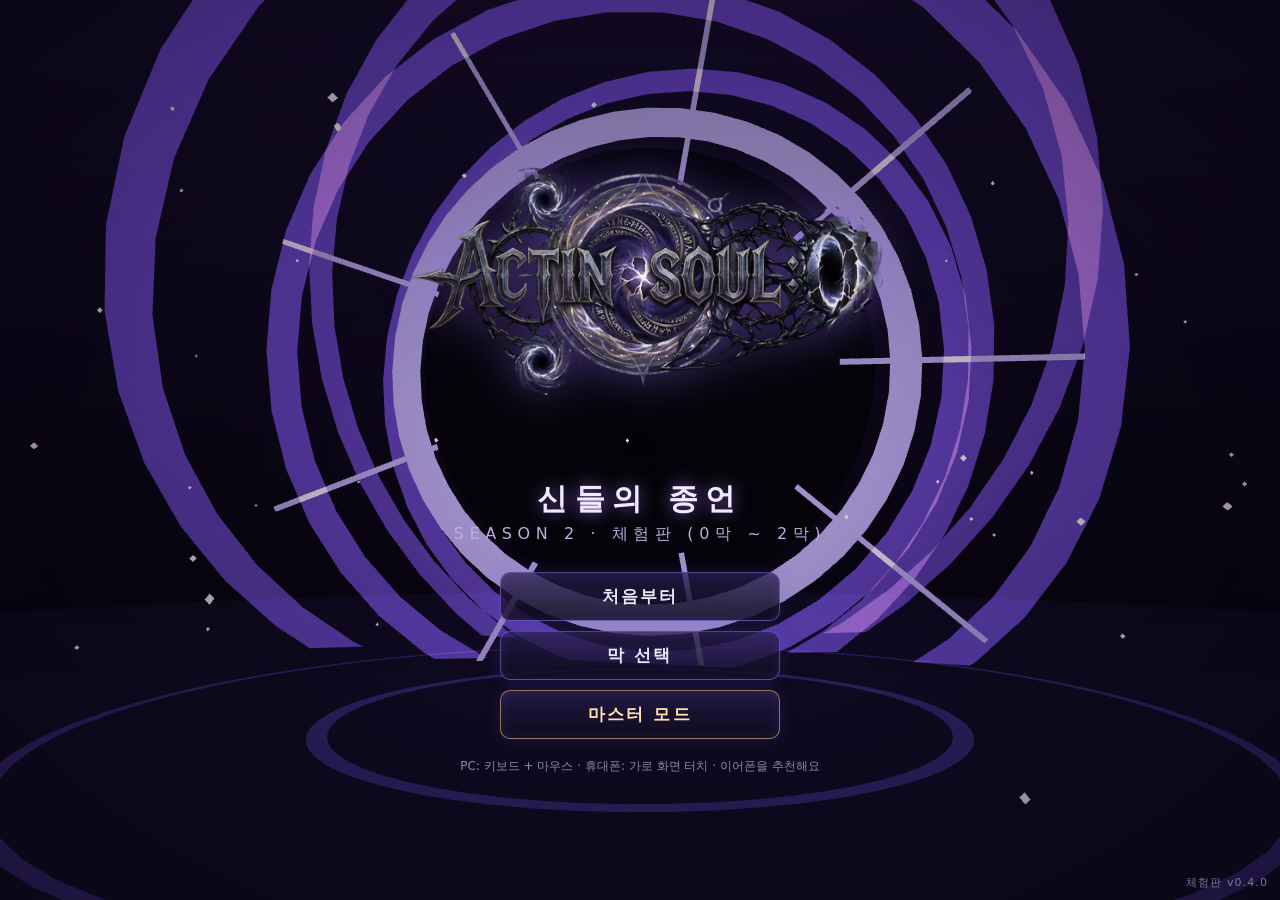
==== index.html @ f937c41f "Add files via upload" ====
<!DOCTYPE html>
<!-- 액팅 소울 : 0 — 신들의 종언 (시즌 2 체험판)  v0.4.0 · 3D -->
<html lang="ko">
<head>
<meta charset="utf-8">
<meta name="viewport" content="width=device-width,initial-scale=1,maximum-scale=1,user-scalable=no,viewport-fit=cover">
<meta name="theme-color" content="#07060d">
<meta name="apple-mobile-web-app-capable" content="yes">
<meta name="mobile-web-app-capable" content="yes">
<title>액팅 소울 : 0 — 신들의 종언 (시즌 2 체험판 v0.4.0)</title>
<link rel="stylesheet" href="css/style.css">
</head>
<body>
<canvas id="gl"></canvas>
<canvas id="ov"></canvas>
<div id="ui">
  <div id="title">
    <img id="logo" alt="ACTING SOUL : 0" src="assets/img/logo.webp">
    <div class="sub"><b>신들의 종언</b>SEASON 2 · 체험판 (0막 ~ 2막)</div>
    <div class="menu">
      <button class="btn" id="mNew">처음부터</button>
      <button class="btn" id="mChap">막 선택</button>
      <button class="btn master" id="mMaster">마스터 모드</button>
    </div>
    <div class="hint" id="tHint">PC: 키보드 + 마우스 · 휴대폰: 가로 화면 터치 · 이어폰을 추천해요</div>
    <div class="ver" id="verT"></div>
  </div>

  <div id="chap" class="hide">
    <h2>막 선택</h2>
    <div class="list" id="chapList"></div>
    <button class="sbtn" id="chapBack">돌아가기</button>
  </div>

  <div id="card" class="hide"><div class="n" id="cardN"></div><div class="t" id="cardT"></div><div class="line"></div></div>

  <div id="dlg" class="hide">
    <div class="por" id="dPor"></div>
    <div class="box"><div class="nm" id="dNm"></div><div class="tx" id="dTx"></div><div class="nx">▼</div></div>
  </div>
  <div id="dlgbar" class="hide"><button class="sbtn" id="bAuto">AUTO</button><button class="sbtn" id="bSkip">SKIP ▶▶</button><button class="sbtn mst hide" id="bChapSkip">막 건너뛰기 ⏭</button></div>

  <div id="hud" class="hide">
    <div id="pl">
      <div class="pname" id="pnA"></div><div class="bar" id="hpA"><i></i></div>
      <div class="mini"><div class="pname" id="pnB"></div><div class="bar" id="hpB"><i></i></div></div>
      <div class="pname"><span style="color:#c9b6ff;font-weight:800">LINK 0</span><span id="lkT">0%</span></div><div class="bar" id="lk"><i></i></div>
    </div>
    <div id="boss"></div>
    <div id="obj"></div>
    <div id="banner"></div>
    <div id="barks"></div>
    <div id="combo"></div>
    <div id="rot" class="hide">가로로 돌리면 더 넓게 보여요</div>
    <canvas id="mini"></canvas>
    <div id="interact" class="hide"></div>
    <!-- PC 전용 HUD -->
    <div id="party" class="pconly">
      <div class="pt" id="pt_eden"><b>이든</b><span>대행자</span><div class="pbar"><i></i></div></div>
      <div class="pt" id="pt_nesis"><b>네시스</b><span>집행자</span><div class="pbar"><i></i></div></div>
      <div class="ptk"><span class="key">Tab</span> 전환</div>
    </div>
    <div id="ksbar" class="pconly">
      <div class="ks" id="ksQ"><span class="key">Q</span><em id="ksQn"></em><div class="cd hide" id="ksQc"></div></div>
      <div class="ks" id="ksE"><span class="key">E</span><em id="ksEn"></em><div class="cd hide" id="ksEc"></div></div>
      <div class="ks big" id="ksR"><div class="rg" id="ksRg"></div><span class="key">R</span><em>링크 0</em><small id="ksRp">0%</small></div>
    </div>
    <div id="pchint" class="pconly">
      <div><span class="key">좌클릭</span> 공격 · <span class="key">홀딩 0.5초</span> 강공격</div>
      <div><span class="key">우클릭</span> 대쉬 · <span class="key">Shift</span> 회피</div>
      <div><span class="key">Space</span> 점프 → <span class="key">좌클릭</span> 점프 공격 · <span class="key">Ctrl+좌클릭</span> 점프 강공격</div>
      <div><span class="key">F</span> 줍기 · <span class="key">M</span> 지도 · <span class="key">Esc</span> 설정 <b id="ksH"></b></div>
    </div>
  </div>
  <button id="pauseB" class="hide">❚❚</button>
  <div id="mBadge" class="hide">MASTER</div>
  <button class="sbtn mst hide" id="bWin">전투 건너뛰기 ⏭</button>

  <div id="ctrl" class="hide">
    <div id="look"></div>
    <div id="joy"><div id="joyB"></div><div id="joyK"></div></div>
    <div id="joyHint">이동</div>
    <div id="btns">
      <div class="cb" id="bAtk" data-a="atk">공격<small>길게: 강공격</small></div>
      <div class="cb" id="bDodge" data-a="dodge">회피<small>Shift</small></div>
      <div class="cb" id="bDash" data-a="dash">대쉬</div>
      <div class="cb" id="bQ" data-a="q"><span id="skQ">공허</span><small>Q</small><div class="cd hide" id="cdQ"></div></div>
      <div class="cb" id="bE" data-a="e"><span id="skE">뇌격</span><small>E</small><div class="cd hide" id="cdE"></div></div>
      <div class="cb" id="bR" data-a="r">링크<small>R</small></div>
      <div class="cb" id="bTag" data-a="tag"><span id="tgN">교대</span><div class="cd hide" id="cdT"></div></div>
      <div class="cb" id="bJump" data-a="jump">점프</div>
      <div class="cb hide" id="bF" data-a="f">줍기</div>
    </div>
    <button class="sbtn" id="bMap">지도</button>
  </div>

  <div id="pause" class="ov hide">
    <h2>설정</h2>
    <button class="btn" id="pRes">계속하기</button>
    <button class="btn" id="pRetry">전투 다시 시작</button>
    <button class="btn" id="pSnd">효과음: 켜짐</button>
    <button class="btn" id="pSens">카메라 감도: 보통</button>
    <button class="btn" id="pUI">조작 UI: 자동</button>
    <button class="btn master" id="pMaster">마스터 모드</button>
    <button class="btn" id="pTitle">타이틀로</button>
  </div>
  <div id="map" class="ov hide">
    <div class="mapt" id="mapT"></div>
    <canvas id="mapC"></canvas>
    <div class="hint">M · Esc · 화면 터치로 닫기</div>
  </div>
  <div id="master" class="ov hide">
    <h2>마스터 모드</h2>
    <div class="hint">스토리를 건너뛰고 쿨타임 없이 자유롭게 테스트하는 모드예요. 저장되며 언제든 끌 수 있어요.</div>
    <button class="btn" id="mOn">마스터 모드: 꺼짐</button>
    <div class="mgrid" id="mOpts"></div>
    <div class="hint" style="margin-top:4px">전투 바로가기 (끝나면 그 다음 이야기로 이어져요)</div>
    <div class="mrow" id="mJump"></div>
    <button class="sbtn" id="mClose">닫기</button>
  </div>
  <div id="result" class="ov hide">
    <h2>전투 승리</h2>
    <div class="rank" id="rRank">S</div>
    <div class="stats" id="rStats"></div>
    <button class="btn gold" id="rNext">계속</button>
  </div>
  <div id="over" class="ov hide">
    <h2 style="color:#ff8fa3">전투 불능</h2>
    <div class="hint" id="oMsg">두 사람 모두 쓰러졌습니다.</div>
    <button class="btn" id="oRetry">다시 도전</button>
    <button class="btn" id="oTitle">타이틀로</button>
  </div>
  <div id="fin" class="ov hide">
    <div class="n" style="letter-spacing:.5em;color:#a99be8;font-size:13px">ACTING SOUL : 0 — SEASON 2</div>
    <h2>체험판 종료</h2>
    <div class="hint" style="font-size:14px">플레이해 주셔서 감사합니다.<br>이야기는 <b style="color:#d7c9ff">제 3막 「추락의 끝 심연의 포식자」</b>로 이어집니다.</div>
    <button class="btn" id="fTitle">타이틀로</button>
    <div class="ver" id="verF"></div>
  </div>
  <div id="flash"></div>
</div>
<div id="nogl" class="hide">이 브라우저는 3D(WebGL2)를 지원하지 않아요.<br>최신 Chrome · Safari · Edge에서 열어 주세요.</div>

<!-- 1) 엔진 -->
<script src="js/engine.js"></script>
<!-- 2) 분리 에셋: 무기 아티팩트 → 아바타 캐릭터 → 이펙트 → 아이템 → 배경 -->
<script src="assets/weapons.js"></script>
<script src="assets/avatars.js"></script>
<script src="assets/effects.js"></script>
<script src="assets/items.js"></script>
<script src="assets/backgrounds.js"></script>
<!-- 3) 게임 -->
<script src="js/core.js"></script>
<script src="js/story.js"></script>
<script src="js/battle.js"></script>
<script src="js/main.js"></script>
</body>
</html>
---- css/style.css ----
/* 액팅 소울 : 0 — 신들의 종언 (시즌 2 체험판)  v0.4.0  · css/style.css */

*{box-sizing:border-box;-webkit-tap-highlight-color:transparent;-webkit-user-select:none;user-select:none;-webkit-touch-callout:none}
html,body{margin:0;height:100%;background:#07060d;overflow:hidden;color:#e9e6f5;
  font-family:"Pretendard","Apple SD Gothic Neo","Noto Sans KR","Malgun Gothic",system-ui,sans-serif;touch-action:none;overscroll-behavior:none}
canvas{position:fixed;inset:0;display:block}
#ov{pointer-events:none}
.hide{display:none!important}
button{font-family:inherit;color:inherit}
#ui{position:fixed;inset:0;pointer-events:none}
#ui>*{pointer-events:auto}

/* ---------- title ---------- */
#title{position:absolute;inset:0;background:radial-gradient(ellipse at center,rgba(5,3,12,.1),rgba(5,3,12,.55));display:flex;flex-direction:column;align-items:center;justify-content:center;gap:2vh;padding:4vh 4vw}
#title img{width:min(78vw,620px,90vh);filter:drop-shadow(0 0 24px rgba(150,110,255,.45));animation:float 5s ease-in-out infinite}
@keyframes float{50%{transform:translateY(-6px)}}
#title .sub{letter-spacing:.35em;font-size:clamp(12px,1.8vmin,16px);color:#b9b0dc;text-align:center}
#title .sub b{display:block;font-size:clamp(18px,3.6vmin,30px);letter-spacing:.25em;color:#efeaff;margin-bottom:.5vh;font-weight:800;
  text-shadow:0 0 18px rgba(170,130,255,.7)}
.menu{display:flex;flex-direction:column;gap:10px;margin-top:1vh;min-width:min(64vw,280px)}
.btn{pointer-events:auto;cursor:pointer;border:1px solid rgba(160,140,255,.45);background:linear-gradient(180deg,rgba(40,30,80,.75),rgba(15,12,30,.85));
  padding:12px 22px;border-radius:10px;font-size:clamp(14px,2.2vmin,17px);letter-spacing:.12em;font-weight:700;
  box-shadow:0 0 18px rgba(120,90,255,.18),inset 0 0 12px rgba(150,120,255,.12);transition:transform .1s}
.btn:active{transform:scale(.97)}
.btn.gold{border-color:rgba(255,215,140,.6);background:linear-gradient(180deg,rgba(90,60,20,.7),rgba(30,18,8,.85))}
.btn[disabled]{opacity:.35}
.ver{position:absolute;right:12px;bottom:10px;font-size:11px;color:#7d7699;letter-spacing:.1em;pointer-events:none}
.hint{font-size:12px;color:#8f88b0;text-align:center;line-height:1.6}

/* ---------- chapter select ---------- */
#chap{position:absolute;inset:0;background:rgba(5,4,12,.82);display:flex;flex-direction:column;align-items:center;justify-content:center;gap:12px;padding:20px}
#chap h2{margin:0 0 6px;letter-spacing:.3em;font-size:18px;color:#cfc6ff}
#chap .list{display:flex;flex-direction:column;gap:10px;width:min(86vw,440px)}
#chap .list .btn{text-align:left;display:flex;flex-direction:column;gap:3px}
#chap .list .btn small{font-weight:500;letter-spacing:.04em;color:#a9a2c9;font-size:12px}

/* ---------- card ---------- */
#card{position:absolute;inset:0;display:flex;flex-direction:column;align-items:center;justify-content:center;background:radial-gradient(ellipse at center,rgba(30,20,60,.55),rgba(3,2,8,.92));
  opacity:0;transition:opacity .6s}
#card.on{opacity:1}
#card .n{font-size:clamp(13px,2vmin,16px);letter-spacing:.6em;color:#a99be8;margin-bottom:12px}
#card .t{font-size:clamp(22px,4.6vmin,40px);font-weight:800;letter-spacing:.12em;text-align:center;padding:0 6vw;
  background:linear-gradient(90deg,#c6b2ff,#ffffff,#9fd8ff);-webkit-background-clip:text;background-clip:text;color:transparent;
  filter:drop-shadow(0 0 12px rgba(150,120,255,.5))}
#card .line{width:min(60vw,420px);height:1px;margin-top:16px;background:linear-gradient(90deg,transparent,#a58cff,transparent)}

/* ---------- dialog ---------- */
#dlg{position:absolute;inset:0;padding:0 max(12px,env(safe-area-inset-right)) max(12px,env(safe-area-inset-bottom)) max(12px,env(safe-area-inset-left));
  display:flex;align-items:flex-end;gap:0;cursor:pointer}
#dlg .por{position:relative;width:min(30vmin,190px);height:min(36vmin,228px);flex:none;margin-right:-10px;z-index:2;display:flex;align-items:flex-end;justify-content:center}
#dlg .por img{max-height:100%;max-width:100%;border-radius:12px 12px 0 0;-webkit-mask-image:linear-gradient(180deg,#000 70%,transparent);mask-image:linear-gradient(180deg,#000 70%,transparent)}
#dlg .emb{width:min(17vmin,104px);height:min(17vmin,104px);margin-bottom:22px;border-radius:50%;display:flex;align-items:center;justify-content:center;
  font-size:min(7vmin,44px);font-weight:800;border:2px solid currentColor;background:radial-gradient(circle,rgba(255,255,255,.08),rgba(0,0,0,.6));
  box-shadow:0 0 22px currentColor inset,0 0 14px rgba(0,0,0,.6)}
#dlg .box{flex:1;min-height:min(30vmin,170px);background:linear-gradient(180deg,rgba(14,11,28,.78),rgba(6,5,14,.9));border:1px solid rgba(150,130,255,.35);
  border-radius:14px;padding:14px 18px 26px 22px;position:relative;box-shadow:0 0 30px rgba(0,0,0,.6),inset 0 0 22px rgba(120,90,255,.08)}
#dlg .nm{font-weight:800;font-size:clamp(14px,2.4vmin,18px);letter-spacing:.08em;margin-bottom:6px}
#dlg .tx{font-size:clamp(14px,2.5vmin,18px);line-height:1.65;white-space:pre-wrap;word-break:keep-all}
#dlg.nar .tx{color:#cfc9e6;font-style:italic}
#dlg.sys .tx{color:#8fd8ff;font-family:ui-monospace,Menlo,Consolas,monospace;font-size:clamp(13px,2.2vmin,16px)}
#dlg .nx{position:absolute;right:14px;bottom:8px;font-size:12px;color:#9d93d8;animation:blink 1s infinite}
@keyframes blink{50%{opacity:.25}}
#dlgbar{position:absolute;top:max(10px,env(safe-area-inset-top));right:max(10px,env(safe-area-inset-right));display:flex;gap:8px}
.sbtn{pointer-events:auto;border:1px solid rgba(160,140,255,.4);background:rgba(10,8,22,.7);padding:7px 12px;border-radius:8px;font-size:12px;letter-spacing:.1em;cursor:pointer}
.sbtn.on{background:rgba(110,80,220,.6)}

/* ---------- HUD ---------- */
#hud{position:absolute;inset:0;pointer-events:none}
#hud *{pointer-events:none}
#pl{position:absolute;left:max(10px,env(safe-area-inset-left));top:max(8px,env(safe-area-inset-top));width:min(29vw,250px)}
.pname{font-size:12px;font-weight:800;letter-spacing:.08em;display:flex;justify-content:space-between;white-space:nowrap;gap:6px}
.pname span{font-weight:500;color:#aaa3c9}
.bar{height:9px;background:rgba(0,0,0,.6);border:1px solid rgba(255,255,255,.18);border-radius:5px;overflow:hidden;margin:3px 0 5px}
.bar i{display:block;height:100%;width:100%;transition:width .12s}
#hpE i{background:linear-gradient(90deg,#6b5cff,#9fd8ff)}
#hpN i{background:linear-gradient(90deg,#9fd8ff,#ffffff)}
.mini{opacity:.8}
.mini .bar{height:5px}
#lk{height:8px}
#lk i{background:linear-gradient(90deg,#8a5cff,#c9b6ff,#9fe2ff)}
#lk.full i{animation:lkp .6s infinite alternate}
@keyframes lkp{to{filter:brightness(1.6)}}
#boss{position:absolute;left:50%;transform:translateX(-50%);top:max(8px,env(safe-area-inset-top));width:min(36vw,440px);text-align:center}
#boss .bn{font-size:12px;font-weight:800;letter-spacing:.12em;text-shadow:0 0 8px #000}
#boss .bn small{font-weight:500;color:#c9b6ff;margin-left:6px;font-size:11px}
#boss .bar{height:10px}
#boss .bar i{background:linear-gradient(90deg,#7a1fff,#d77cff)}
#obj{position:absolute;left:50%;transform:translateX(-50%);top:max(8px,env(safe-area-inset-top));font-size:12px;letter-spacing:.08em;color:#e8e2ff;text-shadow:0 0 6px #000;text-align:center;width:min(36vw,420px)}
#core .bar i{background:linear-gradient(90deg,#ff7a4d,#ffd27a)}
#banner{position:absolute;left:50%;top:22%;transform:translateX(-50%);width:min(88vw,620px);text-align:center;font-size:clamp(13px,2.3vmin,17px);line-height:1.55;
  background:linear-gradient(90deg,transparent,rgba(10,20,40,.85) 15%,rgba(10,20,40,.85) 85%,transparent);padding:10px 30px;color:#cfeaff;opacity:0;transition:opacity .3s;word-break:keep-all}
#banner.on{opacity:1}
#banner b{color:#8fd8ff}
#banner .skp{pointer-events:auto;margin-top:6px}
#barks{position:absolute;left:max(10px,env(safe-area-inset-left));top:34%;display:flex;flex-direction:column;gap:6px;width:min(52vw,340px)}
.bk{background:rgba(8,6,18,.78);border-left:3px solid currentColor;padding:6px 10px;border-radius:0 8px 8px 0;font-size:12.5px;line-height:1.45;animation:bkin .25s ease-out;word-break:keep-all}
.bk b{display:block;font-size:11px;letter-spacing:.08em}
.bk span{color:#ece8ff}
@keyframes bkin{from{transform:translateX(-20px);opacity:0}}
#combo{position:absolute;right:max(14px,env(safe-area-inset-right));top:20%;text-align:right;font-weight:900;font-size:clamp(20px,4vmin,34px);color:#fff;
  text-shadow:0 0 10px #8a5cff;opacity:0;transition:opacity .2s}
#combo small{display:block;font-size:11px;letter-spacing:.3em;color:#c9b6ff}
#pauseB{position:absolute;right:max(10px,env(safe-area-inset-right));top:max(8px,env(safe-area-inset-top));pointer-events:auto!important;width:38px;height:38px;border-radius:50%;
  border:1px solid rgba(160,140,255,.45);background:rgba(10,8,22,.7);font-size:14px;cursor:pointer}

/* ---------- controls ---------- */
#ctrl{position:absolute;inset:0;pointer-events:none}
#joy{position:absolute;left:0;bottom:0;width:48%;height:72%;pointer-events:auto;touch-action:none}
#joyB,#joyK{position:absolute;border-radius:50%;pointer-events:none;opacity:0;transition:opacity .15s}
#joyB{width:120px;height:120px;margin:-60px 0 0 -60px;border:2px solid rgba(170,150,255,.35);background:rgba(30,20,60,.25)}
#joyK{width:54px;height:54px;margin:-27px 0 0 -27px;background:radial-gradient(circle,rgba(200,185,255,.7),rgba(110,80,220,.45));box-shadow:0 0 14px rgba(150,120,255,.6)}
#joyHint{position:absolute;left:max(18px,env(safe-area-inset-left));bottom:max(18px,env(safe-area-inset-bottom));width:110px;height:110px;border-radius:50%;
  border:2px dashed rgba(170,150,255,.22);display:flex;align-items:center;justify-content:center;font-size:11px;color:rgba(200,190,255,.45);pointer-events:none}
#btns{position:absolute;right:max(14px,env(safe-area-inset-right));bottom:max(14px,env(safe-area-inset-bottom));width:220px;height:200px;pointer-events:none}
.cb{position:absolute;pointer-events:auto;touch-action:none;border-radius:50%;border:2px solid rgba(180,160,255,.5);background:radial-gradient(circle at 50% 35%,rgba(70,50,140,.75),rgba(14,10,30,.85));
  display:flex;flex-direction:column;align-items:center;justify-content:center;font-weight:800;font-size:12px;letter-spacing:.02em;color:#efeaff;cursor:pointer;overflow:hidden}
.cb small{font-size:9px;font-weight:600;opacity:.75}
.cb.press{transform:scale(.93);filter:brightness(1.35)}
.cb .cd{position:absolute;inset:0;background:rgba(0,0,0,.62);display:flex;align-items:center;justify-content:center;font-size:16px;color:#fff}
#bAtk{width:88px;height:88px;right:0;bottom:0;font-size:15px;border-color:rgba(200,180,255,.75)}
#bAtk.charge{border-color:#ffe08a;box-shadow:0 0 18px rgba(255,210,120,.8)}
#bDodge{width:58px;height:58px;right:100px;bottom:2px}
#bDash{width:48px;height:48px;right:166px;bottom:8px}
#bQ{width:56px;height:56px;right:96px;bottom:72px}
#bE{width:52px;height:52px;right:18px;bottom:100px}
#bR{width:52px;height:52px;right:160px;bottom:86px;border-color:rgba(255,220,150,.45)}
#bR.full{border-color:#ffe08a;box-shadow:0 0 18px rgba(255,210,120,.8);animation:lkp .5s infinite alternate}
#bTag{width:46px;height:46px;right:78px;bottom:150px}
#look{position:absolute;right:0;top:0;width:52%;height:100%;pointer-events:auto;touch-action:none}
body:not(.touch) #ctrl{display:none!important}

/* ---------- overlays ---------- */
.ov{position:absolute;inset:0;background:rgba(4,3,10,.82);display:flex;flex-direction:column;align-items:center;justify-content:center;gap:12px;padding:20px;text-align:center}
.ov h2{margin:0;font-size:clamp(22px,4.4vmin,36px);letter-spacing:.2em}
.ov .stats{display:grid;grid-template-columns:auto auto;gap:6px 22px;font-size:14px;color:#cdc6ee;margin:6px 0 8px}
.ov .stats b{color:#fff;text-align:right}
.rank{font-size:56px;font-weight:900;background:linear-gradient(180deg,#fff,#b48cff);-webkit-background-clip:text;background-clip:text;color:transparent}
#rot{position:absolute;left:50%;top:44%;animation:fo 1s 5s forwards;transform:translateX(-50%);font-size:11px;color:#a49dc8;background:rgba(10,8,22,.7);padding:5px 10px;border-radius:8px;pointer-events:none}
@keyframes fo{to{opacity:0}}

@media (max-aspect-ratio:1/1){
  #pl{width:44vw}
  .pname{font-size:11px;letter-spacing:.02em}
  #boss,#obj{left:auto;right:calc(max(10px,env(safe-area-inset-right)) + 46px);transform:none;width:calc(52vw - 60px)}
  #boss .bn small{display:block;margin:0}
  #barks{top:30%}
}
#flash{position:absolute;inset:0;pointer-events:none!important;background:#fff;opacity:0}

#nogl{position:fixed;inset:0;display:flex;align-items:center;justify-content:center;text-align:center;padding:30px;background:#07060d;color:#e9e6f5;font-size:15px;line-height:1.7;z-index:9}

/* ================= v0.4.0 — PC / 모바일 겸용 ================= */
.key{display:inline-block;min-width:18px;padding:1px 6px;margin:0 2px;border:1px solid rgba(200,185,255,.55);border-radius:5px;background:rgba(20,14,40,.85);font-size:11px;font-weight:800;color:#efeaff;text-align:center;line-height:16px}
body.touch .pconly{display:none!important}
#mini{position:absolute;inset:auto;border-radius:10px;border:1px solid rgba(160,140,255,.4)}
body.pc #mini{left:max(12px,env(safe-area-inset-left));top:max(10px,env(safe-area-inset-top));width:190px;height:140px}
body.touch #mini{right:max(10px,env(safe-area-inset-right));top:calc(max(8px,env(safe-area-inset-top)) + 46px);width:104px;height:76px;opacity:.9}
#interact{position:absolute;left:50%;top:62%;transform:translateX(-50%);background:rgba(8,6,18,.82);border:1px solid rgba(127,255,181,.5);padding:8px 16px;border-radius:10px;font-size:14px;font-weight:700;color:#d8ffe8;white-space:nowrap}
body.touch #interact{top:56%;pointer-events:auto!important;cursor:pointer}
#bJump{width:50px;height:50px;right:150px;bottom:150px}
#bJump.air{border-color:#9fe2ff;box-shadow:0 0 14px rgba(140,210,255,.8)}
#bF{width:52px;height:52px;right:18px;bottom:160px;border-color:rgba(127,255,181,.8);color:#d8ffe8}
#bMap{position:absolute;right:calc(max(10px,env(safe-area-inset-right)) + 118px);top:calc(max(8px,env(safe-area-inset-top)) + 4px);pointer-events:auto}
#map{background:rgba(4,3,10,.6);z-index:5}
#map .mapt{font-weight:800;letter-spacing:.12em;color:#e8e2ff}
#mapC{position:static;inset:auto;width:min(90vw,1100px);height:min(74vh,760px);border-radius:14px;border:1px solid rgba(160,140,255,.45)}
/* PC 배치 (명조식): 체력 하단 중앙 · 파티 오른쪽 · 스킬바 오른쪽 아래 · 미니맵 왼쪽 위 */
body.pc #pl{left:50%;transform:translateX(-50%);top:auto;bottom:max(18px,env(safe-area-inset-bottom));width:min(36vw,420px)}
body.pc #pl .mini{display:none}
body.pc #barks{top:auto;bottom:200px}
body.pc #combo{top:30%}
#party{position:absolute;right:max(16px,env(safe-area-inset-right));top:34%;display:flex;flex-direction:column;gap:8px;width:170px}
.pt{background:rgba(8,6,18,.7);border:1px solid rgba(160,140,255,.25);border-radius:10px;padding:7px 10px;opacity:.65}
.pt.on{opacity:1;border-color:rgba(200,185,255,.8);box-shadow:0 0 14px rgba(150,120,255,.35)}
.pt.down{filter:grayscale(1);opacity:.4}
.pt b{font-size:13px}.pt span{font-size:11px;color:#a9a2c9;margin-left:6px}
.pbar{height:5px;background:rgba(0,0,0,.6);border-radius:3px;overflow:hidden;margin-top:5px}.pbar i{display:block;height:100%;width:100%;background:linear-gradient(90deg,#6b5cff,#9fe2ff)}
.ptk{font-size:11px;color:#bdb5e0;text-align:right}
#ksbar{position:absolute;right:max(20px,env(safe-area-inset-right));bottom:max(22px,env(safe-area-inset-bottom));display:flex;gap:12px;align-items:flex-end}
.ks{position:relative;width:70px;height:66px;border-radius:14px;border:2px solid rgba(180,160,255,.55);background:radial-gradient(circle at 50% 30%,rgba(70,50,140,.8),rgba(12,9,26,.9));display:flex;flex-direction:column;align-items:center;justify-content:center;overflow:hidden}
.ks .key{position:absolute;left:4px;top:4px;margin:0;font-size:10px;min-width:14px;padding:0 4px}
.ks em{font-style:normal;font-size:11px;font-weight:800;text-align:center;line-height:1.25;padding:0 4px;margin-top:10px}
.ks .cd{position:absolute;inset:0;background:rgba(0,0,0,.62);display:flex;align-items:center;justify-content:center;font-size:20px;font-weight:800}
.ks.big{width:84px;height:84px;border-radius:50%;border-color:rgba(255,220,150,.5)}
.ks.big small{font-size:11px;color:#ffe08a;font-weight:700}
.ks .rg{position:absolute;inset:0;border-radius:50%;background:conic-gradient(rgba(255,215,130,.45) var(--p,0%),transparent 0)}
.ks.big.full{border-color:#ffe08a;box-shadow:0 0 22px rgba(255,210,120,.8);animation:lkp .5s infinite alternate}
#pchint{position:absolute;right:max(20px,env(safe-area-inset-right));bottom:124px;text-align:right;font-size:11.5px;color:#cfc6ee;line-height:2;text-shadow:0 0 6px #000}
#pchint b{color:#9fe2ff}

/* ================= v0.4.0 — 마스터 모드 ================= */
.btn.master{border-color:rgba(255,200,120,.55);color:#ffe2b0}
#master{z-index:6;gap:10px;background:rgba(4,3,10,.95)}
#master .mgrid{display:grid;grid-template-columns:repeat(2,minmax(150px,240px));gap:8px}
#master .mrow{display:flex;flex-wrap:wrap;gap:8px;justify-content:center;max-width:560px}
.tg{pointer-events:auto;cursor:pointer;border:1px solid rgba(160,140,255,.35);background:rgba(14,10,30,.85);border-radius:10px;padding:9px 12px;font-size:13px;text-align:left;color:#cfc6ee;font-family:inherit}
.tg.on{border-color:#ffd27a;color:#fff3d6;background:rgba(70,48,14,.75)}
.tg.on::before{content:'✓ ';color:#ffd27a}
#master.off .mgrid,#master.off .mrow{opacity:.45}
#mBadge{position:absolute;left:50%;transform:translateX(-50%);bottom:max(6px,env(safe-area-inset-bottom));font-size:10px;font-weight:900;letter-spacing:.3em;color:#ffd27a;background:rgba(40,26,6,.75);border:1px solid rgba(255,210,122,.6);border-radius:6px;padding:2px 8px;pointer-events:none}
body.pc #mBadge{bottom:auto;top:160px;left:max(12px,env(safe-area-inset-left));transform:none}
.sbtn.mst{border-color:rgba(255,200,120,.6);color:#ffe2b0;background:rgba(50,32,8,.8)}
#bWin{position:absolute;right:calc(max(10px,env(safe-area-inset-right)) + 48px);top:calc(max(8px,env(safe-area-inset-top)) + 4px);z-index:2}
body.pc #bWin{top:calc(max(8px,env(safe-area-inset-top)) + 34px)}
body.touch #bWin{top:calc(max(8px,env(safe-area-inset-top)) + 128px)}
@media (max-aspect-ratio:1/1){#master .mgrid{grid-template-columns:1fr}}
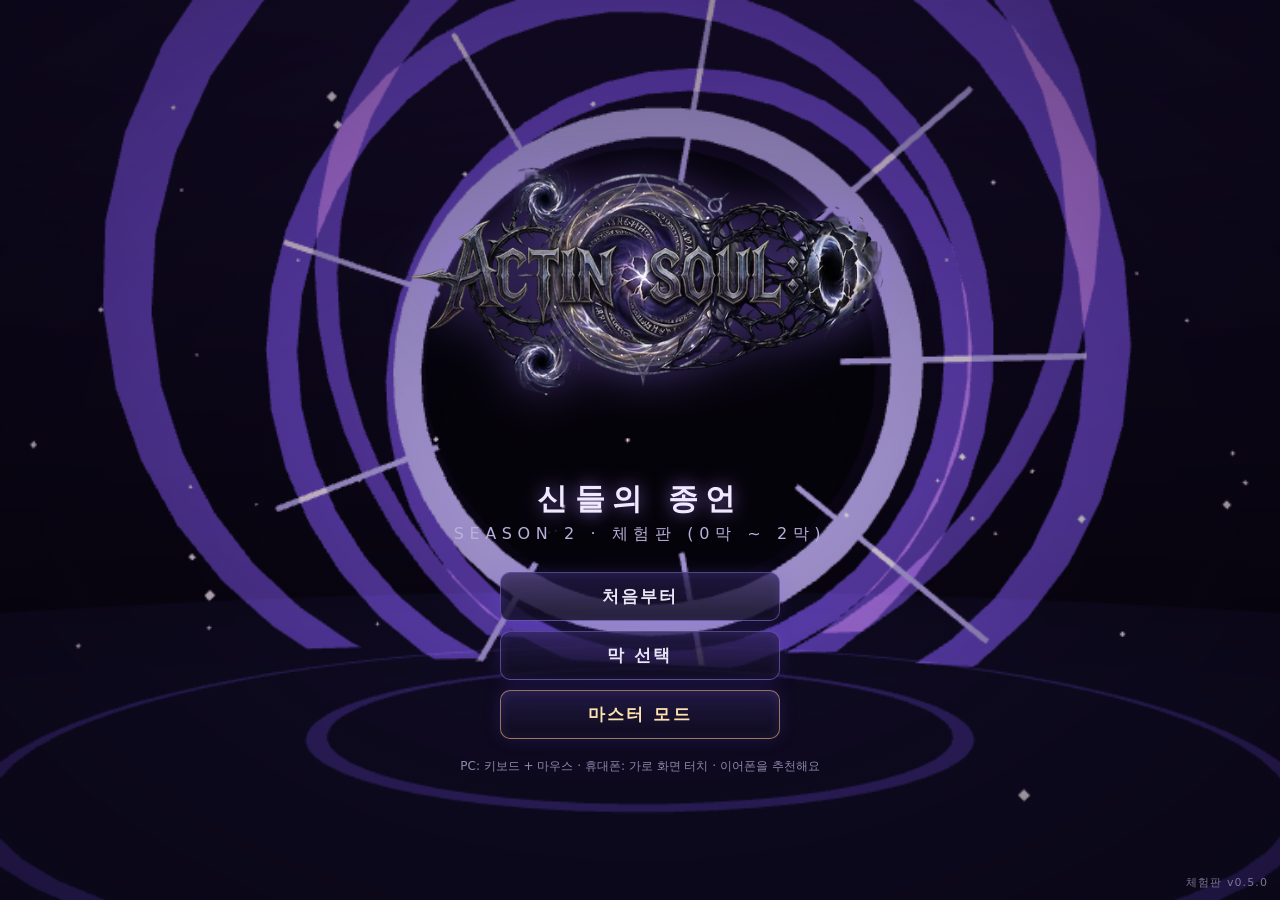
==== commit d32ee176: "Add files via upload" ====
--- a/index.html
+++ b/index.html
@@ -1,5 +1,5 @@
 <!DOCTYPE html>
-<!-- 액팅 소울 : 0 — 신들의 종언 (시즌 2 체험판)  v0.4.0 · 3D -->
+<!-- 액팅 소울 : 0 — 신들의 종언 (시즌 2 체험판)  v0.5.0 · 3D -->
 <html lang="ko">
 <head>
 <meta charset="utf-8">
@@ -7,7 +7,7 @@
 <meta name="theme-color" content="#07060d">
 <meta name="apple-mobile-web-app-capable" content="yes">
 <meta name="mobile-web-app-capable" content="yes">
-<title>액팅 소울 : 0 — 신들의 종언 (시즌 2 체험판 v0.4.0)</title>
+<title>액팅 소울 : 0 — 신들의 종언 (시즌 2 체험판 v0.5.0)</title>
 <link rel="stylesheet" href="css/style.css">
 </head>
 <body>
@@ -61,6 +61,8 @@
       <div class="ptk"><span class="key">Tab</span> 전환</div>
     </div>
     <div id="ksbar" class="pconly">
+      <div class="ks" id="ksX"><span class="key">X</span><em id="ksXn"></em><small class="ksl">무기</small></div>
+      <div class="ks" id="ksZ"><span class="key">Z</span><em id="ksZn"></em><div class="cd hide" id="ksZc"></div></div>
       <div class="ks" id="ksQ"><span class="key">Q</span><em id="ksQn"></em><div class="cd hide" id="ksQc"></div></div>
       <div class="ks" id="ksE"><span class="key">E</span><em id="ksEn"></em><div class="cd hide" id="ksEc"></div></div>
       <div class="ks big" id="ksR"><div class="rg" id="ksRg"></div><span class="key">R</span><em>링크 0</em><small id="ksRp">0%</small></div>
@@ -69,7 +71,8 @@
       <div><span class="key">좌클릭</span> 공격 · <span class="key">홀딩 0.5초</span> 강공격</div>
       <div><span class="key">우클릭</span> 대쉬 · <span class="key">Shift</span> 회피</div>
       <div><span class="key">Space</span> 점프 → <span class="key">좌클릭</span> 점프 공격 · <span class="key">Ctrl+좌클릭</span> 점프 강공격</div>
-      <div><span class="key">F</span> 줍기 · <span class="key">M</span> 지도 · <span class="key">Esc</span> 설정 <b id="ksH"></b></div>
+      <div><span class="key">X</span>·<span class="key">휠</span> 무기 전환 · <span class="key">Z</span> 호출 · <span class="key">Tab</span> 캐릭터 전환</div>
+      <div><span class="key">F</span> 줍기 · <span class="key">M</span> 지도 · <span class="key">Esc</span> 설정 · <span class="key">F2</span> 마스터 <b id="ksH"></b></div>
     </div>
   </div>
   <button id="pauseB" class="hide">❚❚</button>
@@ -89,6 +92,8 @@
       <div class="cb" id="bR" data-a="r">링크<small>R</small></div>
       <div class="cb" id="bTag" data-a="tag"><span id="tgN">교대</span><div class="cd hide" id="cdT"></div></div>
       <div class="cb" id="bJump" data-a="jump">점프</div>
+      <div class="cb" id="bSwap" data-a="swap"><span id="swN">무기</span><small>무기 전환</small></div>
+      <div class="cb" id="bCall" data-a="call"><span id="clN">호출</span><small>호출</small><div class="cd hide" id="cdZ"></div></div>
       <div class="cb hide" id="bF" data-a="f">줍기</div>
     </div>
     <button class="sbtn" id="bMap">지도</button>
@@ -101,6 +106,7 @@
     <button class="btn" id="pSnd">효과음: 켜짐</button>
     <button class="btn" id="pSens">카메라 감도: 보통</button>
     <button class="btn" id="pUI">조작 UI: 자동</button>
+    <button class="btn" id="pGfx">그래픽: 자동</button>
     <button class="btn master" id="pMaster">마스터 모드</button>
     <button class="btn" id="pTitle">타이틀로</button>
   </div>
@@ -111,7 +117,7 @@
   </div>
   <div id="master" class="ov hide">
     <h2>마스터 모드</h2>
-    <div class="hint">스토리를 건너뛰고 쿨타임 없이 자유롭게 테스트하는 모드예요. 저장되며 언제든 끌 수 있어요.</div>
+    <div class="hint">스토리를 건너뛰고 쿨타임 없이 자유롭게 테스트하는 모드예요. 저장되며 언제든 끌 수 있어요.<br><span class="key">F2</span> 또는 <span class="key">`</span> 키로 어디서든 켜고 끌 수 있어요.</div>
     <button class="btn" id="mOn">마스터 모드: 꺼짐</button>
     <div class="mgrid" id="mOpts"></div>
     <div class="hint" style="margin-top:4px">전투 바로가기 (끝나면 그 다음 이야기로 이어져요)</div>
@@ -137,6 +143,7 @@
     <button class="btn" id="fTitle">타이틀로</button>
     <div class="ver" id="verF"></div>
   </div>
+  <div id="toast"></div>
   <div id="flash"></div>
 </div>
 <div id="nogl" class="hide">이 브라우저는 3D(WebGL2)를 지원하지 않아요.<br>최신 Chrome · Safari · Edge에서 열어 주세요.</div>
--- a/css/style.css
+++ b/css/style.css
@@ -1,4 +1,4 @@
-/* 액팅 소울 : 0 — 신들의 종언 (시즌 2 체험판)  v0.4.0  · css/style.css */
+/* 액팅 소울 : 0 — 신들의 종언 (시즌 2 체험판)  v0.5.0  · css/style.css */
 
 *{box-sizing:border-box;-webkit-tap-highlight-color:transparent;-webkit-user-select:none;user-select:none;-webkit-touch-callout:none}
 html,body{margin:0;height:100%;background:#07060d;overflow:hidden;color:#e9e6f5;
@@ -149,7 +149,7 @@
 
 #nogl{position:fixed;inset:0;display:flex;align-items:center;justify-content:center;text-align:center;padding:30px;background:#07060d;color:#e9e6f5;font-size:15px;line-height:1.7;z-index:9}
 
-/* ================= v0.4.0 — PC / 모바일 겸용 ================= */
+/* ================= v0.5.0 — PC / 모바일 겸용 ================= */
 .key{display:inline-block;min-width:18px;padding:1px 6px;margin:0 2px;border:1px solid rgba(200,185,255,.55);border-radius:5px;background:rgba(20,14,40,.85);font-size:11px;font-weight:800;color:#efeaff;text-align:center;line-height:16px}
 body.touch .pconly{display:none!important}
 #mini{position:absolute;inset:auto;border-radius:10px;border:1px solid rgba(160,140,255,.4)}
@@ -188,7 +188,7 @@
 #pchint{position:absolute;right:max(20px,env(safe-area-inset-right));bottom:124px;text-align:right;font-size:11.5px;color:#cfc6ee;line-height:2;text-shadow:0 0 6px #000}
 #pchint b{color:#9fe2ff}
 
-/* ================= v0.4.0 — 마스터 모드 ================= */
+/* ================= v0.5.0 — 마스터 모드 ================= */
 .btn.master{border-color:rgba(255,200,120,.55);color:#ffe2b0}
 #master{z-index:6;gap:10px;background:rgba(4,3,10,.95)}
 #master .mgrid{display:grid;grid-template-columns:repeat(2,minmax(150px,240px));gap:8px}
@@ -204,3 +204,13 @@
 body.pc #bWin{top:calc(max(8px,env(safe-area-inset-top)) + 34px)}
 body.touch #bWin{top:calc(max(8px,env(safe-area-inset-top)) + 128px)}
 @media (max-aspect-ratio:1/1){#master .mgrid{grid-template-columns:1fr}}
+#toast{position:absolute;left:50%;top:14%;transform:translateX(-50%);background:rgba(40,26,6,.9);border:1px solid rgba(255,210,122,.7);color:#ffe8bf;font-weight:800;letter-spacing:.08em;padding:9px 18px;border-radius:10px;font-size:14px;opacity:0;transition:opacity .25s;pointer-events:none!important;z-index:8}
+#toast.on{opacity:1}
+
+/* ================= v0.5.0 — 무기 전환 · 호출 ================= */
+#bSwap{width:46px;height:46px;right:226px;bottom:6px;border-color:rgba(160,220,255,.6)}
+#bSwap span{font-size:10px}
+#bCall{width:50px;height:50px;right:216px;bottom:66px;border-color:rgba(160,220,255,.6)}
+#bCall span{font-size:10px}
+#btns{width:280px}
+.ks .ksl{font-size:9px;color:#a9a2c9}
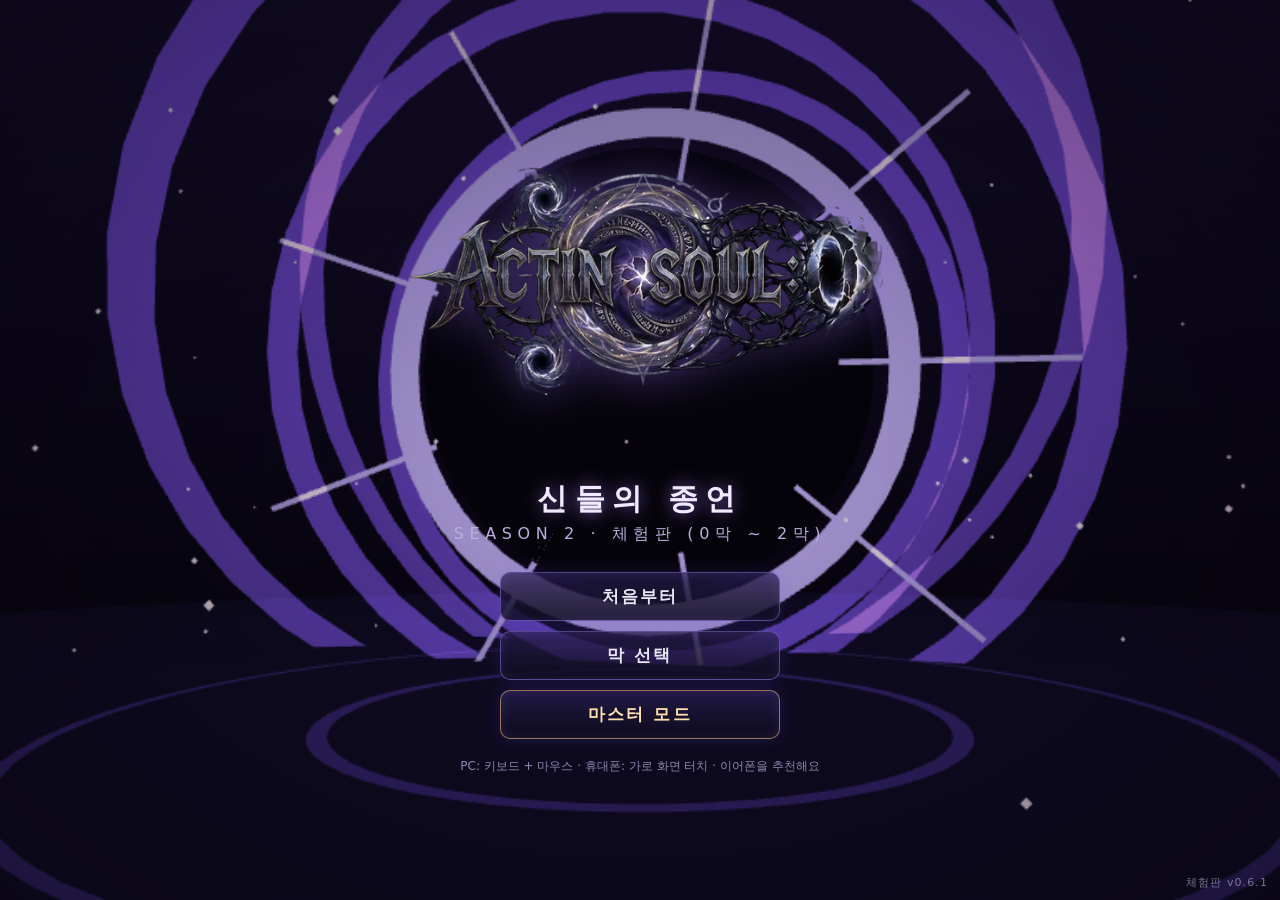
==== commit 175239b0: "Add files via upload" ====
--- a/index.html
+++ b/index.html
@@ -1,5 +1,5 @@
 <!DOCTYPE html>
-<!-- 액팅 소울 : 0 — 신들의 종언 (시즌 2 체험판)  v0.5.0 · 3D -->
+<!-- 액팅 소울 : 0 — 신들의 종언 (시즌 2 체험판)  v0.6.0 · 3D -->
 <html lang="ko">
 <head>
 <meta charset="utf-8">
@@ -7,7 +7,7 @@
 <meta name="theme-color" content="#07060d">
 <meta name="apple-mobile-web-app-capable" content="yes">
 <meta name="mobile-web-app-capable" content="yes">
-<title>액팅 소울 : 0 — 신들의 종언 (시즌 2 체험판 v0.5.0)</title>
+<title>액팅 소울 : 0 — 신들의 종언 (시즌 2 체험판 v0.6.0)</title>
 <link rel="stylesheet" href="css/style.css">
 </head>
 <body>
@@ -160,6 +160,7 @@
 <script src="js/core.js"></script>
 <script src="js/story.js"></script>
 <script src="js/battle.js"></script>
+<script src="js/domain.js"></script>
 <script src="js/main.js"></script>
 </body>
 </html>
--- a/css/style.css
+++ b/css/style.css
@@ -1,4 +1,4 @@
-/* 액팅 소울 : 0 — 신들의 종언 (시즌 2 체험판)  v0.5.0  · css/style.css */
+/* 액팅 소울 : 0 — 신들의 종언 (시즌 2 체험판)  v0.6.0  · css/style.css */
 
 *{box-sizing:border-box;-webkit-tap-highlight-color:transparent;-webkit-user-select:none;user-select:none;-webkit-touch-callout:none}
 html,body{margin:0;height:100%;background:#07060d;overflow:hidden;color:#e9e6f5;
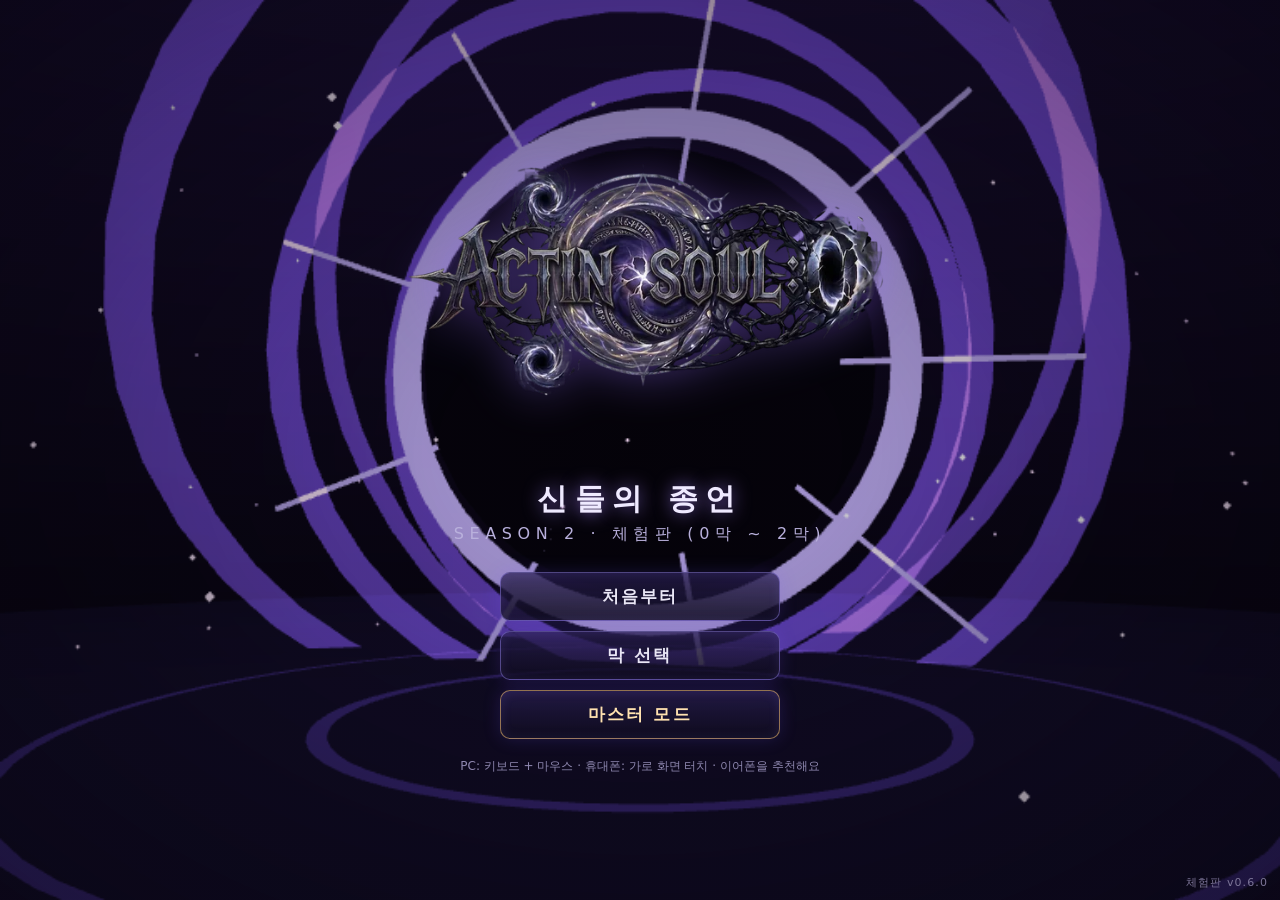
==== commit aa06acb7: "Add files via upload" ====
--- a/index.html
+++ b/index.html
@@ -44,6 +44,7 @@
     <div id="pl">
       <div class="pname" id="pnA"></div><div class="bar" id="hpA"><i></i></div>
       <div class="mini"><div class="pname" id="pnB"></div><div class="bar" id="hpB"><i></i></div></div>
+      <div class="pname"><span style="color:#ffd27a;font-weight:800" id="ulN">궁극기</span><span id="ulT">0%</span></div><div class="bar" id="ul"><i></i></div>
       <div class="pname"><span style="color:#c9b6ff;font-weight:800">LINK 0</span><span id="lkT">0%</span></div><div class="bar" id="lk"><i></i></div>
     </div>
     <div id="boss"></div>
@@ -65,12 +66,13 @@
       <div class="ks" id="ksZ"><span class="key">Z</span><em id="ksZn"></em><div class="cd hide" id="ksZc"></div></div>
       <div class="ks" id="ksQ"><span class="key">Q</span><em id="ksQn"></em><div class="cd hide" id="ksQc"></div></div>
       <div class="ks" id="ksE"><span class="key">E</span><em id="ksEn"></em><div class="cd hide" id="ksEc"></div></div>
-      <div class="ks big" id="ksR"><div class="rg" id="ksRg"></div><span class="key">R</span><em>링크 0</em><small id="ksRp">0%</small></div>
+      <div class="ks big" id="ksR"><div class="rg" id="ksRg"></div><span class="key">R</span><em id="ksRn">궁극기</em><small id="ksRp">0%</small><small class="ksl2" id="ksL"></small></div>
     </div>
     <div id="pchint" class="pconly">
       <div><span class="key">좌클릭</span> 공격 · <span class="key">홀딩 0.5초</span> 강공격</div>
       <div><span class="key">우클릭</span> 대쉬 · <span class="key">Shift</span> 회피</div>
       <div><span class="key">Space</span> 점프 → <span class="key">좌클릭</span> 점프 공격 · <span class="key">Ctrl+좌클릭</span> 점프 강공격</div>
+      <div><span class="key">R</span> 궁극기 · <span class="key">R 홀딩 0.5초</span> 링크 0</div>
       <div><span class="key">X</span>·<span class="key">휠</span> 무기 전환 · <span class="key">Z</span> 호출 · <span class="key">Tab</span> 캐릭터 전환</div>
       <div><span class="key">F</span> 줍기 · <span class="key">M</span> 지도 · <span class="key">Esc</span> 설정 · <span class="key">F2</span> 마스터 <b id="ksH"></b></div>
     </div>
@@ -89,7 +91,7 @@
       <div class="cb" id="bDash" data-a="dash">대쉬</div>
       <div class="cb" id="bQ" data-a="q"><span id="skQ">공허</span><small>Q</small><div class="cd hide" id="cdQ"></div></div>
       <div class="cb" id="bE" data-a="e"><span id="skE">뇌격</span><small>E</small><div class="cd hide" id="cdE"></div></div>
-      <div class="cb" id="bR" data-a="r">링크<small>R</small></div>
+      <div class="cb" id="bR" data-a="r">궁극기<small>길게: 링크</small></div>
       <div class="cb" id="bTag" data-a="tag"><span id="tgN">교대</span><div class="cd hide" id="cdT"></div></div>
       <div class="cb" id="bJump" data-a="jump">점프</div>
       <div class="cb" id="bSwap" data-a="swap"><span id="swN">무기</span><small>무기 전환</small></div>
@@ -122,6 +124,7 @@
     <div class="mgrid" id="mOpts"></div>
     <div class="hint" style="margin-top:4px">전투 바로가기 (끝나면 그 다음 이야기로 이어져요)</div>
     <div class="mrow" id="mJump"></div>
+    <button class="sbtn mst" id="mHalo">헤일로 보기 (이든 · 네시스 · 공명)</button>
     <button class="sbtn" id="mClose">닫기</button>
   </div>
   <div id="result" class="ov hide">
@@ -143,6 +146,11 @@
     <button class="btn" id="fTitle">타이틀로</button>
     <div class="ver" id="verF"></div>
   </div>
+  <div id="haloV" class="hide">
+    <div class="hvt">헤일로 문양 미리보기 <small>assets/halos.js 에서 수정</small></div>
+    <div class="hvl"><div><b style="color:#c9a0ff">이든의 헤일로</b><span>분열된 궤도형 + 공허의 중심형 · 고리 5</span></div><div><b style="color:#f0e6ff">공명 헤일로</b><span>공허 중심 + 융합 고리 + 파편 궤도 · 고리 7</span></div><div><b style="color:#9fdcff">네시스의 헤일로</b><span>수렴 나선형 + 융합 고리형 · 고리 5</span></div></div>
+    <button class="btn" id="hvClose">닫기</button>
+  </div>
   <div id="toast"></div>
   <div id="flash"></div>
 </div>
@@ -150,17 +158,17 @@
 
 <!-- 1) 엔진 -->
 <script src="js/engine.js"></script>
-<!-- 2) 분리 에셋: 무기 아티팩트 → 아바타 캐릭터 → 이펙트 → 아이템 → 배경 -->
+<!-- 2) 분리 에셋: 무기 아티팩트 → 아바타 캐릭터 → 이펙트 → 헤일로 → 아이템 → 배경 -->
 <script src="assets/weapons.js"></script>
 <script src="assets/avatars.js"></script>
 <script src="assets/effects.js"></script>
+<script src="assets/halos.js"></script>
 <script src="assets/items.js"></script>
 <script src="assets/backgrounds.js"></script>
 <!-- 3) 게임 -->
 <script src="js/core.js"></script>
 <script src="js/story.js"></script>
 <script src="js/battle.js"></script>
-<script src="js/domain.js"></script>
 <script src="js/main.js"></script>
 </body>
 </html>
--- a/css/style.css
+++ b/css/style.css
@@ -149,7 +149,7 @@
 
 #nogl{position:fixed;inset:0;display:flex;align-items:center;justify-content:center;text-align:center;padding:30px;background:#07060d;color:#e9e6f5;font-size:15px;line-height:1.7;z-index:9}
 
-/* ================= v0.5.0 — PC / 모바일 겸용 ================= */
+/* ================= v0.6.0 — PC / 모바일 겸용 ================= */
 .key{display:inline-block;min-width:18px;padding:1px 6px;margin:0 2px;border:1px solid rgba(200,185,255,.55);border-radius:5px;background:rgba(20,14,40,.85);font-size:11px;font-weight:800;color:#efeaff;text-align:center;line-height:16px}
 body.touch .pconly{display:none!important}
 #mini{position:absolute;inset:auto;border-radius:10px;border:1px solid rgba(160,140,255,.4)}
@@ -188,7 +188,7 @@
 #pchint{position:absolute;right:max(20px,env(safe-area-inset-right));bottom:124px;text-align:right;font-size:11.5px;color:#cfc6ee;line-height:2;text-shadow:0 0 6px #000}
 #pchint b{color:#9fe2ff}
 
-/* ================= v0.5.0 — 마스터 모드 ================= */
+/* ================= v0.6.0 — 마스터 모드 ================= */
 .btn.master{border-color:rgba(255,200,120,.55);color:#ffe2b0}
 #master{z-index:6;gap:10px;background:rgba(4,3,10,.95)}
 #master .mgrid{display:grid;grid-template-columns:repeat(2,minmax(150px,240px));gap:8px}
@@ -207,10 +207,26 @@
 #toast{position:absolute;left:50%;top:14%;transform:translateX(-50%);background:rgba(40,26,6,.9);border:1px solid rgba(255,210,122,.7);color:#ffe8bf;font-weight:800;letter-spacing:.08em;padding:9px 18px;border-radius:10px;font-size:14px;opacity:0;transition:opacity .25s;pointer-events:none!important;z-index:8}
 #toast.on{opacity:1}
 
-/* ================= v0.5.0 — 무기 전환 · 호출 ================= */
+/* ================= v0.6.0 — 무기 전환 · 호출 ================= */
 #bSwap{width:46px;height:46px;right:226px;bottom:6px;border-color:rgba(160,220,255,.6)}
 #bSwap span{font-size:10px}
 #bCall{width:50px;height:50px;right:216px;bottom:66px;border-color:rgba(160,220,255,.6)}
 #bCall span{font-size:10px}
 #btns{width:280px}
 .ks .ksl{font-size:9px;color:#a9a2c9}
+
+/* ================= v0.6.0 — 개인 궁극기 · 헤일로 ================= */
+#ul i{background:linear-gradient(90deg,#b07a2a,#ffd27a)}
+#ul.full i{animation:lkp .6s infinite alternate}
+.ks .ksl2{position:absolute;bottom:-18px;left:50%;transform:translateX(-50%);white-space:nowrap;font-size:10px;color:#c9b6ff}
+.ks.big.lfull .ksl2{color:#fff;text-shadow:0 0 8px #b48cff}
+#bR.lfull{border-style:dashed;border-color:#c9b6ff}
+#bR.full.lfull{border-style:solid}
+#bR.hold{box-shadow:0 0 20px rgba(200,180,255,.9)}
+#haloV{position:absolute;inset:0;display:flex;flex-direction:column;justify-content:space-between;align-items:center;padding:16px;pointer-events:none;z-index:7}
+#haloV .hvt{font-weight:800;letter-spacing:.12em;color:#efeaff;background:rgba(6,4,14,.7);padding:6px 14px;border-radius:10px}
+#haloV .hvt small{font-weight:500;color:#a9a2c9;margin-left:8px;letter-spacing:0}
+#haloV .hvl{display:flex;width:100%;justify-content:space-around;gap:8px;margin-top:auto;margin-bottom:10px}
+#haloV .hvl div{text-align:center;background:rgba(6,4,14,.7);padding:6px 10px;border-radius:10px;font-size:12px;max-width:32%}
+#haloV .hvl b{display:block;font-size:14px}#haloV .hvl span{color:#bdb5e0}
+#haloV .btn{pointer-events:auto}
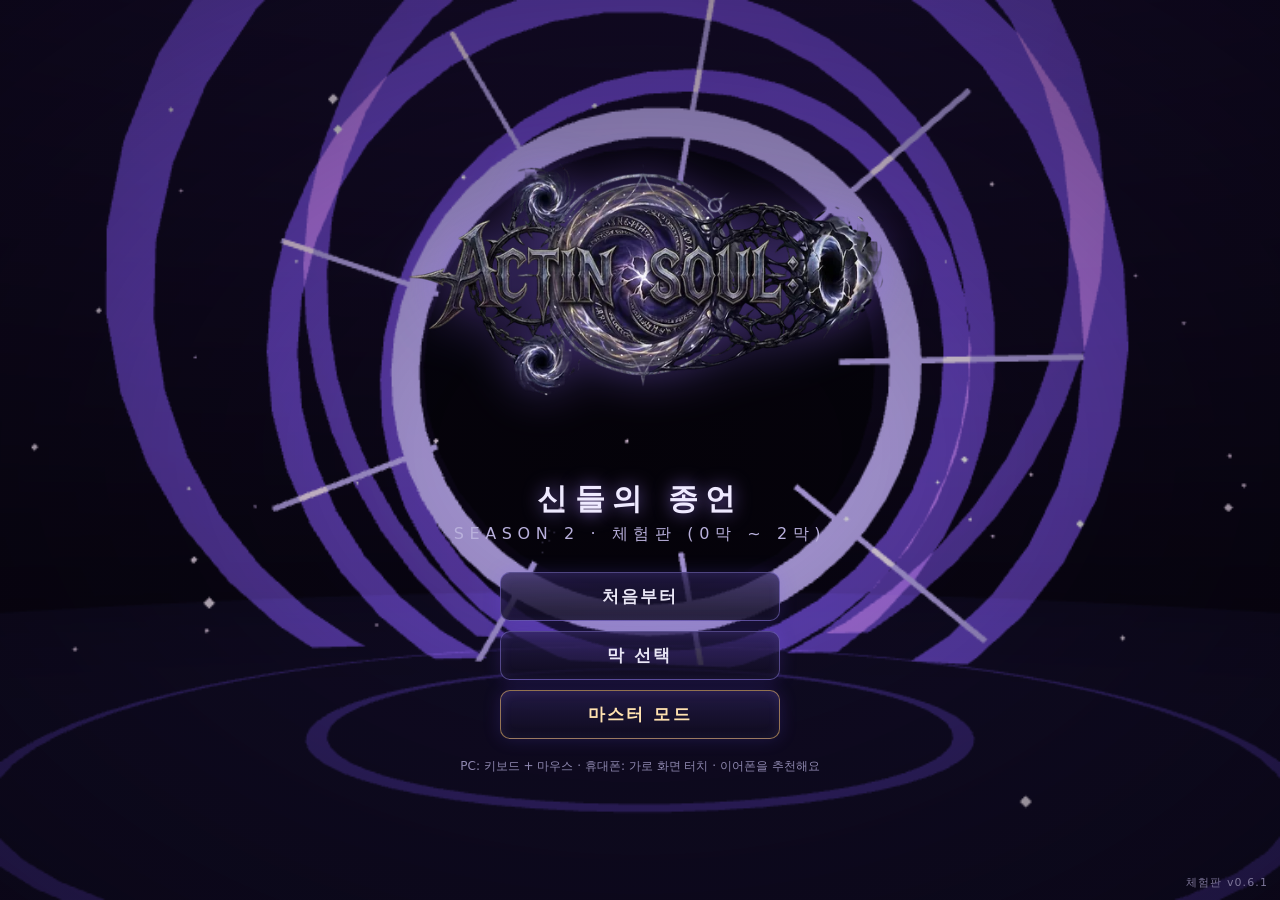
==== commit 4958fc2e: "Add files via upload" ====
--- a/index.html
+++ b/index.html
@@ -1,5 +1,5 @@
 <!DOCTYPE html>
-<!-- 액팅 소울 : 0 — 신들의 종언 (시즌 2 체험판)  v0.6.0 · 3D -->
+<!-- 액팅 소울 : 0 — 신들의 종언 (시즌 2 체험판)  v0.6.1 · 3D -->
 <html lang="ko">
 <head>
 <meta charset="utf-8">
@@ -7,7 +7,7 @@
 <meta name="theme-color" content="#07060d">
 <meta name="apple-mobile-web-app-capable" content="yes">
 <meta name="mobile-web-app-capable" content="yes">
-<title>액팅 소울 : 0 — 신들의 종언 (시즌 2 체험판 v0.6.0)</title>
+<title>액팅 소울 : 0 — 신들의 종언 (시즌 2 체험판 v0.6.1)</title>
 <link rel="stylesheet" href="css/style.css">
 </head>
 <body>
--- a/css/style.css
+++ b/css/style.css
@@ -1,4 +1,4 @@
-/* 액팅 소울 : 0 — 신들의 종언 (시즌 2 체험판)  v0.6.0  · css/style.css */
+/* 액팅 소울 : 0 — 신들의 종언 (시즌 2 체험판)  v0.6.1  · css/style.css */
 
 *{box-sizing:border-box;-webkit-tap-highlight-color:transparent;-webkit-user-select:none;user-select:none;-webkit-touch-callout:none}
 html,body{margin:0;height:100%;background:#07060d;overflow:hidden;color:#e9e6f5;
@@ -149,7 +149,7 @@
 
 #nogl{position:fixed;inset:0;display:flex;align-items:center;justify-content:center;text-align:center;padding:30px;background:#07060d;color:#e9e6f5;font-size:15px;line-height:1.7;z-index:9}
 
-/* ================= v0.6.0 — PC / 모바일 겸용 ================= */
+/* ================= v0.6.1 — PC / 모바일 겸용 ================= */
 .key{display:inline-block;min-width:18px;padding:1px 6px;margin:0 2px;border:1px solid rgba(200,185,255,.55);border-radius:5px;background:rgba(20,14,40,.85);font-size:11px;font-weight:800;color:#efeaff;text-align:center;line-height:16px}
 body.touch .pconly{display:none!important}
 #mini{position:absolute;inset:auto;border-radius:10px;border:1px solid rgba(160,140,255,.4)}
@@ -188,7 +188,7 @@
 #pchint{position:absolute;right:max(20px,env(safe-area-inset-right));bottom:124px;text-align:right;font-size:11.5px;color:#cfc6ee;line-height:2;text-shadow:0 0 6px #000}
 #pchint b{color:#9fe2ff}
 
-/* ================= v0.6.0 — 마스터 모드 ================= */
+/* ================= v0.6.1 — 마스터 모드 ================= */
 .btn.master{border-color:rgba(255,200,120,.55);color:#ffe2b0}
 #master{z-index:6;gap:10px;background:rgba(4,3,10,.95)}
 #master .mgrid{display:grid;grid-template-columns:repeat(2,minmax(150px,240px));gap:8px}
@@ -207,7 +207,7 @@
 #toast{position:absolute;left:50%;top:14%;transform:translateX(-50%);background:rgba(40,26,6,.9);border:1px solid rgba(255,210,122,.7);color:#ffe8bf;font-weight:800;letter-spacing:.08em;padding:9px 18px;border-radius:10px;font-size:14px;opacity:0;transition:opacity .25s;pointer-events:none!important;z-index:8}
 #toast.on{opacity:1}
 
-/* ================= v0.6.0 — 무기 전환 · 호출 ================= */
+/* ================= v0.6.1 — 무기 전환 · 호출 ================= */
 #bSwap{width:46px;height:46px;right:226px;bottom:6px;border-color:rgba(160,220,255,.6)}
 #bSwap span{font-size:10px}
 #bCall{width:50px;height:50px;right:216px;bottom:66px;border-color:rgba(160,220,255,.6)}
@@ -215,7 +215,7 @@
 #btns{width:280px}
 .ks .ksl{font-size:9px;color:#a9a2c9}
 
-/* ================= v0.6.0 — 개인 궁극기 · 헤일로 ================= */
+/* ================= v0.6.1 — 개인 궁극기 · 헤일로 ================= */
 #ul i{background:linear-gradient(90deg,#b07a2a,#ffd27a)}
 #ul.full i{animation:lkp .6s infinite alternate}
 .ks .ksl2{position:absolute;bottom:-18px;left:50%;transform:translateX(-50%);white-space:nowrap;font-size:10px;color:#c9b6ff}
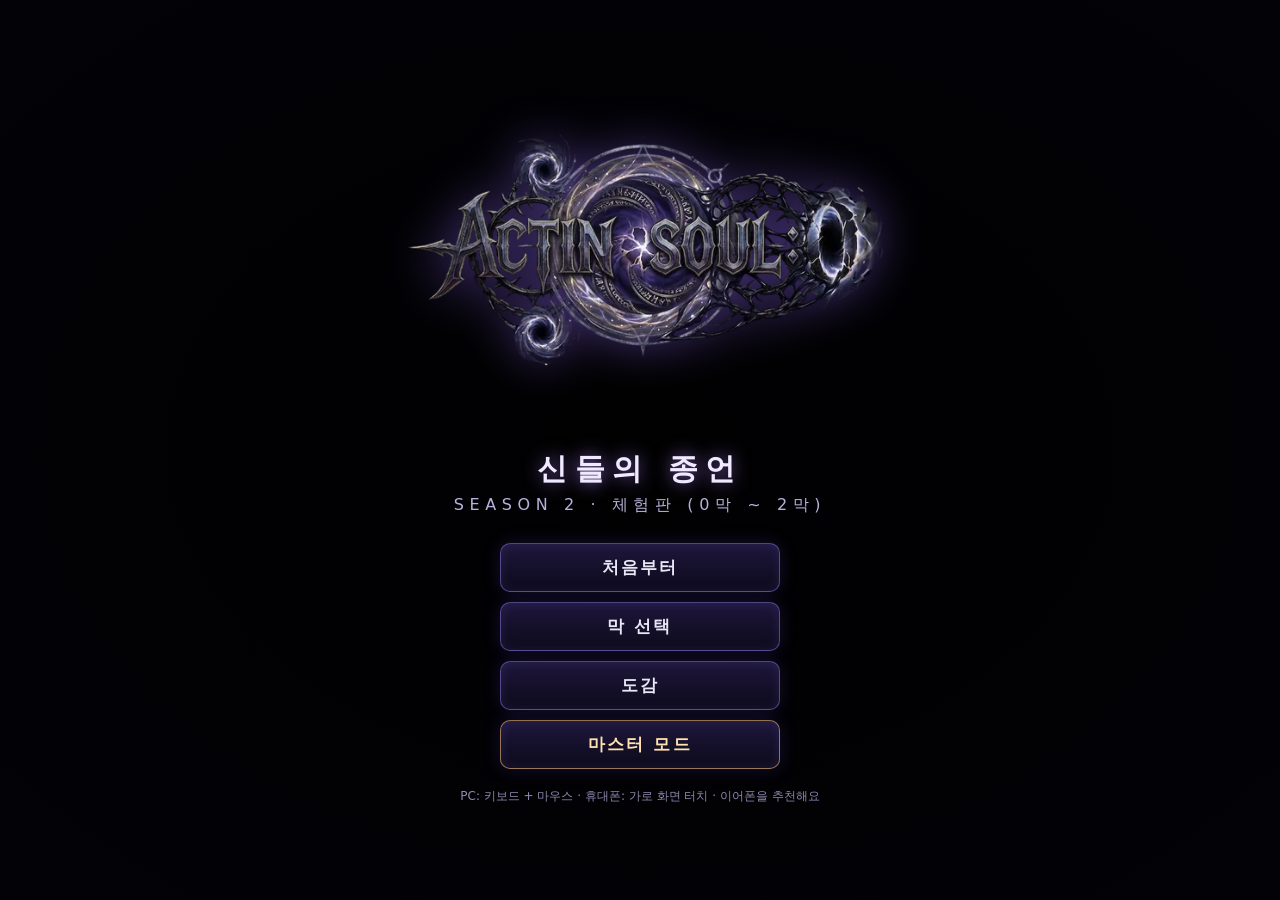
==== commit 5c9f04ea: "Add files via upload" ====
--- a/index.html
+++ b/index.html
@@ -1,5 +1,5 @@
 <!DOCTYPE html>
-<!-- 액팅 소울 : 0 — 신들의 종언 (시즌 2 체험판)  v0.6.1 · 3D -->
+<!-- 액팅 소울 : 0 — 신들의 종언 (시즌 2 체험판)  v0.7.1 · 3D -->
 <html lang="ko">
 <head>
 <meta charset="utf-8">
@@ -7,7 +7,7 @@
 <meta name="theme-color" content="#07060d">
 <meta name="apple-mobile-web-app-capable" content="yes">
 <meta name="mobile-web-app-capable" content="yes">
-<title>액팅 소울 : 0 — 신들의 종언 (시즌 2 체험판 v0.6.1)</title>
+<title>액팅 소울 : 0 — 신들의 종언 (시즌 2 체험판 v0.7.1)</title>
 <link rel="stylesheet" href="css/style.css">
 </head>
 <body>
@@ -20,6 +20,7 @@
     <div class="menu">
       <button class="btn" id="mNew">처음부터</button>
       <button class="btn" id="mChap">막 선택</button>
+      <button class="btn" id="mGal">도감</button>
       <button class="btn master" id="mMaster">마스터 모드</button>
     </div>
     <div class="hint" id="tHint">PC: 키보드 + 마우스 · 휴대폰: 가로 화면 터치 · 이어폰을 추천해요</div>
@@ -34,6 +35,8 @@
 
   <div id="card" class="hide"><div class="n" id="cardN"></div><div class="t" id="cardT"></div><div class="line"></div></div>
 
+  <div id="cg" class="hide"><img alt=""></div>
+  <div id="stand" class="hide"><div class="st hide" id="stL"><img alt=""></div><div class="st hide" id="stR"><img alt=""></div></div>
   <div id="dlg" class="hide">
     <div class="por" id="dPor"></div>
     <div class="box"><div class="nm" id="dNm"></div><div class="tx" id="dTx"></div><div class="nx">▼</div></div>
@@ -151,6 +154,14 @@
     <div class="hvl"><div><b style="color:#c9a0ff">이든의 헤일로</b><span>분열된 궤도형 + 공허의 중심형 · 고리 5</span></div><div><b style="color:#f0e6ff">공명 헤일로</b><span>공허 중심 + 융합 고리 + 파편 궤도 · 고리 7</span></div><div><b style="color:#9fdcff">네시스의 헤일로</b><span>수렴 나선형 + 융합 고리형 · 고리 5</span></div></div>
     <button class="btn" id="hvClose">닫기</button>
   </div>
+  <div id="cutin"></div>
+  <div id="gallery" class="ov hide">
+    <h2>도감</h2>
+    <div class="gtabs"><button class="sbtn on" data-g="chars">인물</button><button class="sbtn" data-g="weapons">무기</button><button class="sbtn" data-g="icons">문양</button></div>
+    <div class="ggrid" id="gGrid"></div>
+    <button class="sbtn" id="gClose">닫기</button>
+    <div id="gView" class="hide"><img alt=""><div class="gvn"></div><button id="gvPw" class="sbtn hide">권능 집중 모습</button></div>
+  </div>
   <div id="toast"></div>
   <div id="flash"></div>
 </div>
@@ -158,7 +169,8 @@
 
 <!-- 1) 엔진 -->
 <script src="js/engine.js"></script>
-<!-- 2) 분리 에셋: 무기 아티팩트 → 아바타 캐릭터 → 이펙트 → 헤일로 → 아이템 → 배경 -->
+<!-- 2) 분리 에셋: 이미지 목록 → 무기 아티팩트 → 아바타 캐릭터 → 이펙트 → 헤일로 → 아이템 → 배경 -->
+<script src="assets/images.js"></script>
 <script src="assets/weapons.js"></script>
 <script src="assets/avatars.js"></script>
 <script src="assets/effects.js"></script>
--- a/css/style.css
+++ b/css/style.css
@@ -1,4 +1,4 @@
-/* 액팅 소울 : 0 — 신들의 종언 (시즌 2 체험판)  v0.6.1  · css/style.css */
+/* 액팅 소울 : 0 — 신들의 종언 (시즌 2 체험판)  v0.7.1  · css/style.css */
 
 *{box-sizing:border-box;-webkit-tap-highlight-color:transparent;-webkit-user-select:none;user-select:none;-webkit-touch-callout:none}
 html,body{margin:0;height:100%;background:#07060d;overflow:hidden;color:#e9e6f5;
@@ -149,7 +149,7 @@
 
 #nogl{position:fixed;inset:0;display:flex;align-items:center;justify-content:center;text-align:center;padding:30px;background:#07060d;color:#e9e6f5;font-size:15px;line-height:1.7;z-index:9}
 
-/* ================= v0.6.1 — PC / 모바일 겸용 ================= */
+/* ================= v0.7.1 — PC / 모바일 겸용 ================= */
 .key{display:inline-block;min-width:18px;padding:1px 6px;margin:0 2px;border:1px solid rgba(200,185,255,.55);border-radius:5px;background:rgba(20,14,40,.85);font-size:11px;font-weight:800;color:#efeaff;text-align:center;line-height:16px}
 body.touch .pconly{display:none!important}
 #mini{position:absolute;inset:auto;border-radius:10px;border:1px solid rgba(160,140,255,.4)}
@@ -188,7 +188,7 @@
 #pchint{position:absolute;right:max(20px,env(safe-area-inset-right));bottom:124px;text-align:right;font-size:11.5px;color:#cfc6ee;line-height:2;text-shadow:0 0 6px #000}
 #pchint b{color:#9fe2ff}
 
-/* ================= v0.6.1 — 마스터 모드 ================= */
+/* ================= v0.7.1 — 마스터 모드 ================= */
 .btn.master{border-color:rgba(255,200,120,.55);color:#ffe2b0}
 #master{z-index:6;gap:10px;background:rgba(4,3,10,.95)}
 #master .mgrid{display:grid;grid-template-columns:repeat(2,minmax(150px,240px));gap:8px}
@@ -207,7 +207,7 @@
 #toast{position:absolute;left:50%;top:14%;transform:translateX(-50%);background:rgba(40,26,6,.9);border:1px solid rgba(255,210,122,.7);color:#ffe8bf;font-weight:800;letter-spacing:.08em;padding:9px 18px;border-radius:10px;font-size:14px;opacity:0;transition:opacity .25s;pointer-events:none!important;z-index:8}
 #toast.on{opacity:1}
 
-/* ================= v0.6.1 — 무기 전환 · 호출 ================= */
+/* ================= v0.7.1 — 무기 전환 · 호출 ================= */
 #bSwap{width:46px;height:46px;right:226px;bottom:6px;border-color:rgba(160,220,255,.6)}
 #bSwap span{font-size:10px}
 #bCall{width:50px;height:50px;right:216px;bottom:66px;border-color:rgba(160,220,255,.6)}
@@ -215,7 +215,7 @@
 #btns{width:280px}
 .ks .ksl{font-size:9px;color:#a9a2c9}
 
-/* ================= v0.6.1 — 개인 궁극기 · 헤일로 ================= */
+/* ================= v0.7.1 — 개인 궁극기 · 헤일로 ================= */
 #ul i{background:linear-gradient(90deg,#b07a2a,#ffd27a)}
 #ul.full i{animation:lkp .6s infinite alternate}
 .ks .ksl2{position:absolute;bottom:-18px;left:50%;transform:translateX(-50%);white-space:nowrap;font-size:10px;color:#c9b6ff}
@@ -230,3 +230,43 @@
 #haloV .hvl div{text-align:center;background:rgba(6,4,14,.7);padding:6px 10px;border-radius:10px;font-size:12px;max-width:32%}
 #haloV .hvl b{display:block;font-size:14px}#haloV .hvl span{color:#bdb5e0}
 #haloV .btn{pointer-events:auto}
+
+/* ================= v0.7.1 — 일러스트 컷신 · 도감 ================= */
+#stand{position:absolute;inset:0;pointer-events:none!important}
+#stand .st{position:absolute;bottom:0;height:min(96vh,1150px);display:flex;align-items:flex-end;pointer-events:none}
+#stand .st img{height:100%;width:auto;object-fit:contain;filter:brightness(.42) saturate(.8);transition:filter .25s,transform .25s;transform-origin:bottom center}
+#stand .st.act img{filter:brightness(1) drop-shadow(0 0 18px rgba(160,130,255,.35));transform:translateY(-6px) scale(1.02)}
+#stand #stL{left:max(2%,calc(50% - 560px))}
+#stand #stR{right:max(2%,calc(50% - 560px))}
+#stand .st.in{animation:stin .35s ease-out}
+@keyframes stin{from{opacity:0;transform:translateY(20px)}}
+@media (max-aspect-ratio:1/1){#stand .st{height:64vh}#stand #stL{left:-4%}#stand #stR{right:-4%}}
+#cg{position:absolute;inset:0;display:flex;align-items:center;justify-content:center;pointer-events:none!important;background:radial-gradient(ellipse at center,rgba(10,6,24,.35),rgba(3,2,8,.75))}
+#cg img{max-width:min(70vw,760px);max-height:62vh;object-fit:contain;filter:drop-shadow(0 0 30px rgba(160,120,255,.5));margin-bottom:18vh}
+#cg.in{animation:cgin .6s ease-out}@keyframes cgin{from{opacity:0}}
+#dNm .fac{height:1.4em;vertical-align:-.35em;margin-right:6px}
+#cutin{position:absolute;inset:0;pointer-events:none!important;overflow:hidden;z-index:3}
+#cutin .ci{position:absolute;bottom:0;height:min(78vh,820px);animation:ciin 1.3s ease-out forwards}
+#cutin .ci img{height:100%;filter:drop-shadow(0 0 24px var(--c,#b48cff))}
+#cutin .ci b{position:absolute;bottom:18%;white-space:nowrap;font-size:clamp(16px,3vmin,26px);font-weight:900;color:#fff;text-shadow:0 0 12px var(--c,#b48cff),0 2px 4px #000}
+#cutin .ci.L{left:2%}#cutin .ci.L b{left:60%}
+#cutin .ci.R{right:2%}#cutin .ci.R b{right:60%}
+@keyframes ciin{0%{opacity:0;transform:translateX(var(--dx,-60px))}15%{opacity:1;transform:none}80%{opacity:1}100%{opacity:0}}
+#cutin .ci.small{height:min(46vh,440px)}
+.ks .ic,.cb .ic{position:absolute;inset:4px;background:center/contain no-repeat;opacity:.38;pointer-events:none}
+#gallery{z-index:6;background:rgba(4,3,10,.96);justify-content:flex-start;padding-top:24px}
+.gtabs{display:flex;gap:8px}.gtabs .sbtn.on{background:rgba(110,80,220,.6)}
+.ggrid{display:grid;grid-template-columns:repeat(auto-fill,minmax(110px,1fr));gap:10px;width:min(94vw,1100px);overflow-y:auto;flex:1;padding:6px}
+.gi{cursor:pointer;background:rgba(20,14,40,.8);border:1px solid rgba(160,140,255,.25);border-radius:10px;padding:6px;display:flex;flex-direction:column;align-items:center;gap:4px}
+.gi img{height:120px;max-width:100%;object-fit:contain}.gi span{font-size:12px;text-align:center;color:#ddd5ff}.gi small{font-size:10px;color:#9d95c2}
+#gView{position:fixed;inset:0;background:rgba(3,2,8,.92);display:flex;flex-direction:column;align-items:center;justify-content:center;gap:10px;cursor:pointer}
+#gView img{max-width:92vw;max-height:80vh;object-fit:contain}.gvn{font-weight:800;color:#efeaff}
+
+/* ===== v0.7.1 권능 집중 모드 ===== */
+#stand .st.pw.act img{filter:brightness(1.05) drop-shadow(0 0 14px rgba(90,190,255,.75)) drop-shadow(0 0 34px rgba(90,160,255,.45))}
+#stand .st.pin img{animation:pwin .7s ease-out}
+@keyframes pwin{0%{filter:brightness(2.2) drop-shadow(0 0 40px #7fd4ff)}100%{}}
+#gvPw{margin-top:4px}#gvPw.on{background:#2d6fd8;border-color:#7fd4ff;color:#fff}
+@keyframes pwblink{50%{opacity:.55}}
+.pt.pw b::after{content:'권능 집중';margin-left:6px;padding:1px 6px;border-radius:8px;font-size:10px;font-weight:800;color:#dff4ff;background:rgba(60,150,255,.35);border:1px solid #7fd4ff;animation:pwblink 1.2s ease-in-out infinite}
+.pt.pw{box-shadow:0 0 12px rgba(90,180,255,.45)}
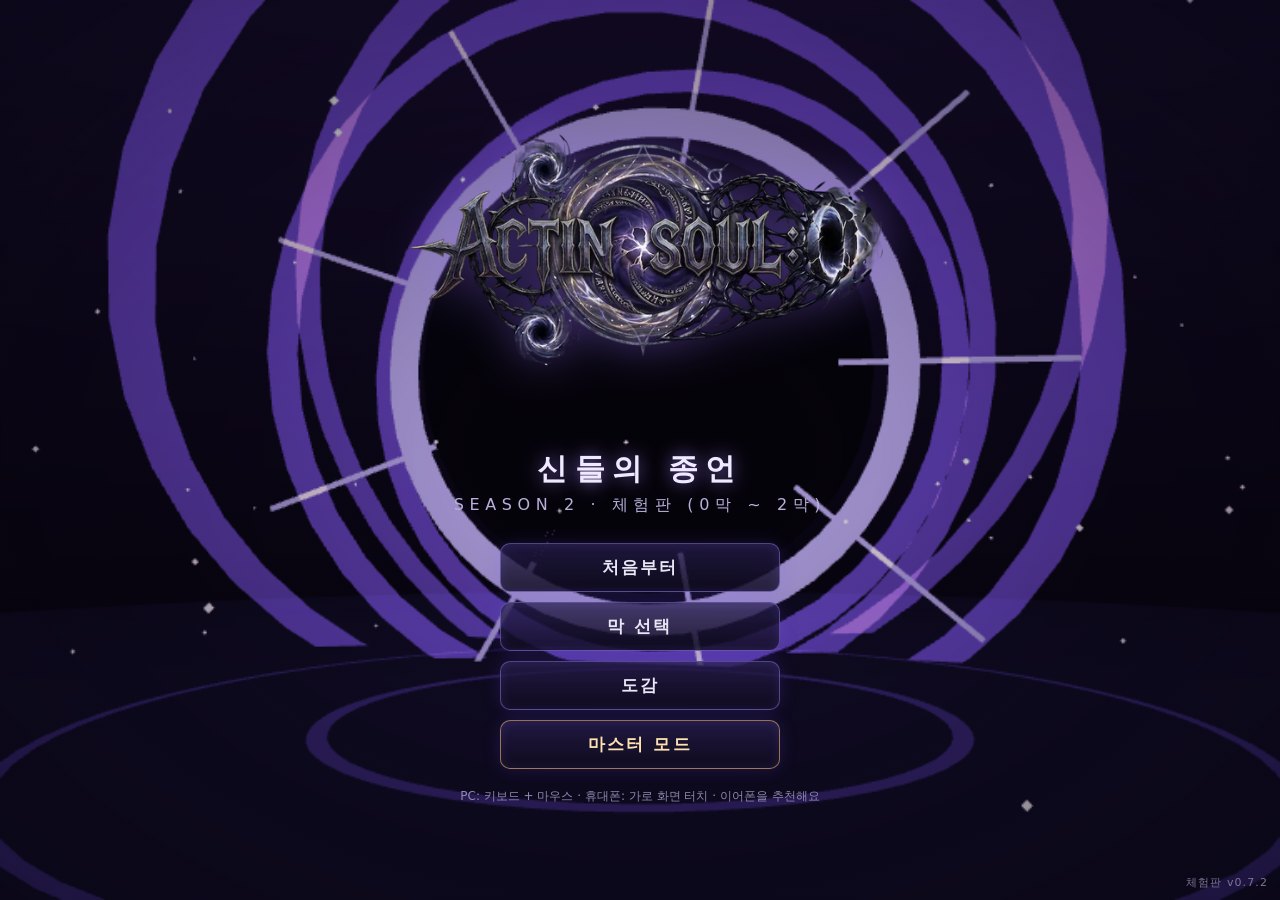
==== commit 5a6012fb: "Add files via upload" ====
--- a/index.html
+++ b/index.html
@@ -1,5 +1,5 @@
 <!DOCTYPE html>
-<!-- 액팅 소울 : 0 — 신들의 종언 (시즌 2 체험판)  v0.7.1 · 3D -->
+<!-- 액팅 소울 : 0 — 신들의 종언 (시즌 2 체험판)  v0.7.2 · 3D -->
 <html lang="ko">
 <head>
 <meta charset="utf-8">
@@ -7,7 +7,7 @@
 <meta name="theme-color" content="#07060d">
 <meta name="apple-mobile-web-app-capable" content="yes">
 <meta name="mobile-web-app-capable" content="yes">
-<title>액팅 소울 : 0 — 신들의 종언 (시즌 2 체험판 v0.7.1)</title>
+<title>액팅 소울 : 0 — 신들의 종언 (시즌 2 체험판 v0.7.2)</title>
 <link rel="stylesheet" href="css/style.css">
 </head>
 <body>
--- a/css/style.css
+++ b/css/style.css
@@ -1,4 +1,4 @@
-/* 액팅 소울 : 0 — 신들의 종언 (시즌 2 체험판)  v0.7.1  · css/style.css */
+/* 액팅 소울 : 0 — 신들의 종언 (시즌 2 체험판)  v0.7.2  · css/style.css */
 
 *{box-sizing:border-box;-webkit-tap-highlight-color:transparent;-webkit-user-select:none;user-select:none;-webkit-touch-callout:none}
 html,body{margin:0;height:100%;background:#07060d;overflow:hidden;color:#e9e6f5;
@@ -149,7 +149,7 @@
 
 #nogl{position:fixed;inset:0;display:flex;align-items:center;justify-content:center;text-align:center;padding:30px;background:#07060d;color:#e9e6f5;font-size:15px;line-height:1.7;z-index:9}
 
-/* ================= v0.7.1 — PC / 모바일 겸용 ================= */
+/* ================= v0.7.2 — PC / 모바일 겸용 ================= */
 .key{display:inline-block;min-width:18px;padding:1px 6px;margin:0 2px;border:1px solid rgba(200,185,255,.55);border-radius:5px;background:rgba(20,14,40,.85);font-size:11px;font-weight:800;color:#efeaff;text-align:center;line-height:16px}
 body.touch .pconly{display:none!important}
 #mini{position:absolute;inset:auto;border-radius:10px;border:1px solid rgba(160,140,255,.4)}
@@ -188,7 +188,7 @@
 #pchint{position:absolute;right:max(20px,env(safe-area-inset-right));bottom:124px;text-align:right;font-size:11.5px;color:#cfc6ee;line-height:2;text-shadow:0 0 6px #000}
 #pchint b{color:#9fe2ff}
 
-/* ================= v0.7.1 — 마스터 모드 ================= */
+/* ================= v0.7.2 — 마스터 모드 ================= */
 .btn.master{border-color:rgba(255,200,120,.55);color:#ffe2b0}
 #master{z-index:6;gap:10px;background:rgba(4,3,10,.95)}
 #master .mgrid{display:grid;grid-template-columns:repeat(2,minmax(150px,240px));gap:8px}
@@ -207,7 +207,7 @@
 #toast{position:absolute;left:50%;top:14%;transform:translateX(-50%);background:rgba(40,26,6,.9);border:1px solid rgba(255,210,122,.7);color:#ffe8bf;font-weight:800;letter-spacing:.08em;padding:9px 18px;border-radius:10px;font-size:14px;opacity:0;transition:opacity .25s;pointer-events:none!important;z-index:8}
 #toast.on{opacity:1}
 
-/* ================= v0.7.1 — 무기 전환 · 호출 ================= */
+/* ================= v0.7.2 — 무기 전환 · 호출 ================= */
 #bSwap{width:46px;height:46px;right:226px;bottom:6px;border-color:rgba(160,220,255,.6)}
 #bSwap span{font-size:10px}
 #bCall{width:50px;height:50px;right:216px;bottom:66px;border-color:rgba(160,220,255,.6)}
@@ -215,7 +215,7 @@
 #btns{width:280px}
 .ks .ksl{font-size:9px;color:#a9a2c9}
 
-/* ================= v0.7.1 — 개인 궁극기 · 헤일로 ================= */
+/* ================= v0.7.2 — 개인 궁극기 · 헤일로 ================= */
 #ul i{background:linear-gradient(90deg,#b07a2a,#ffd27a)}
 #ul.full i{animation:lkp .6s infinite alternate}
 .ks .ksl2{position:absolute;bottom:-18px;left:50%;transform:translateX(-50%);white-space:nowrap;font-size:10px;color:#c9b6ff}
@@ -231,7 +231,7 @@
 #haloV .hvl b{display:block;font-size:14px}#haloV .hvl span{color:#bdb5e0}
 #haloV .btn{pointer-events:auto}
 
-/* ================= v0.7.1 — 일러스트 컷신 · 도감 ================= */
+/* ================= v0.7.2 — 일러스트 컷신 · 도감 ================= */
 #stand{position:absolute;inset:0;pointer-events:none!important}
 #stand .st{position:absolute;bottom:0;height:min(96vh,1150px);display:flex;align-items:flex-end;pointer-events:none}
 #stand .st img{height:100%;width:auto;object-fit:contain;filter:brightness(.42) saturate(.8);transition:filter .25s,transform .25s;transform-origin:bottom center}
@@ -262,7 +262,7 @@
 #gView{position:fixed;inset:0;background:rgba(3,2,8,.92);display:flex;flex-direction:column;align-items:center;justify-content:center;gap:10px;cursor:pointer}
 #gView img{max-width:92vw;max-height:80vh;object-fit:contain}.gvn{font-weight:800;color:#efeaff}
 
-/* ===== v0.7.1 권능 집중 모드 ===== */
+/* ===== v0.7.2 권능 집중 모드 ===== */
 #stand .st.pw.act img{filter:brightness(1.05) drop-shadow(0 0 14px rgba(90,190,255,.75)) drop-shadow(0 0 34px rgba(90,160,255,.45))}
 #stand .st.pin img{animation:pwin .7s ease-out}
 @keyframes pwin{0%{filter:brightness(2.2) drop-shadow(0 0 40px #7fd4ff)}100%{}}
@@ -270,3 +270,7 @@
 @keyframes pwblink{50%{opacity:.55}}
 .pt.pw b::after{content:'권능 집중';margin-left:6px;padding:1px 6px;border-radius:8px;font-size:10px;font-weight:800;color:#dff4ff;background:rgba(60,150,255,.35);border:1px solid #7fd4ff;animation:pwblink 1.2s ease-in-out infinite}
 .pt.pw{box-shadow:0 0 12px rgba(90,180,255,.45)}
+/* ===== v0.7.2 권능 문양 ===== */
+#cutin .emb{position:absolute;left:50%;top:44%;width:min(46vh,420px);aspect-ratio:1;transform:translate(-50%,-50%);animation:embin 1.2s ease-out forwards}
+#cutin .emb img{width:100%;height:100%;object-fit:contain;filter:drop-shadow(0 0 22px var(--c))}
+@keyframes embin{0%{opacity:0;transform:translate(-50%,-50%) scale(.3) rotate(-60deg)}25%{opacity:1;transform:translate(-50%,-50%) scale(1) rotate(0)}75%{opacity:.9}100%{opacity:0;transform:translate(-50%,-50%) scale(1.5) rotate(25deg)}}
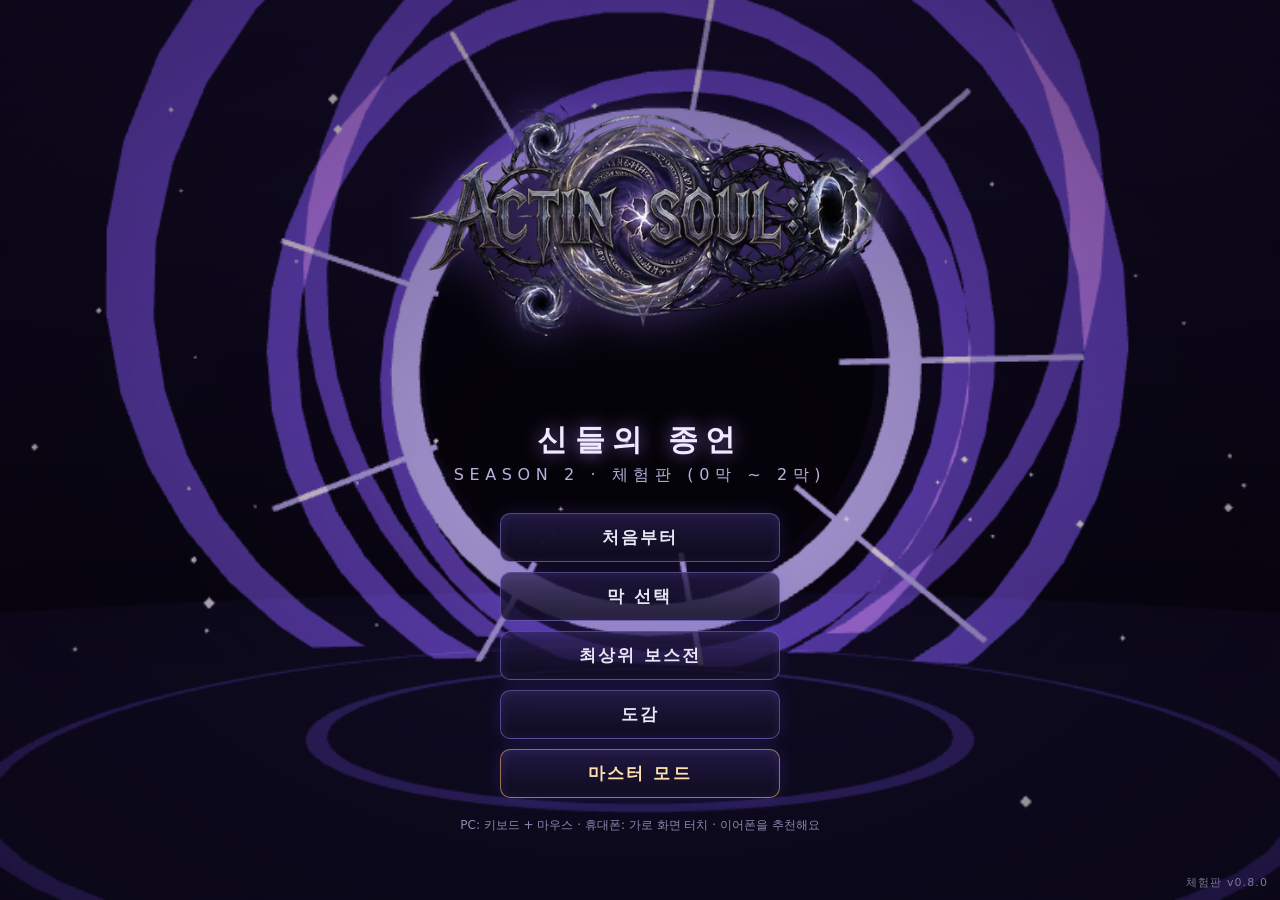
==== commit 2dbb7601: "Add files via upload" ====
--- a/index.html
+++ b/index.html
@@ -1,5 +1,5 @@
 <!DOCTYPE html>
-<!-- 액팅 소울 : 0 — 신들의 종언 (시즌 2 체험판)  v0.7.2 · 3D -->
+<!-- 액팅 소울 : 0 — 신들의 종언 (시즌 2 체험판)  v0.8.0 · 3D -->
 <html lang="ko">
 <head>
 <meta charset="utf-8">
@@ -7,7 +7,7 @@
 <meta name="theme-color" content="#07060d">
 <meta name="apple-mobile-web-app-capable" content="yes">
 <meta name="mobile-web-app-capable" content="yes">
-<title>액팅 소울 : 0 — 신들의 종언 (시즌 2 체험판 v0.7.2)</title>
+<title>액팅 소울 : 0 — 신들의 종언 (시즌 2 체험판 v0.8.0)</title>
 <link rel="stylesheet" href="css/style.css">
 </head>
 <body>
@@ -20,6 +20,7 @@
     <div class="menu">
       <button class="btn" id="mNew">처음부터</button>
       <button class="btn" id="mChap">막 선택</button>
+      <button class="btn" id="mBoss">최상위 보스전</button>
       <button class="btn" id="mGal">도감</button>
       <button class="btn master" id="mMaster">마스터 모드</button>
     </div>
@@ -51,6 +52,7 @@
       <div class="pname"><span style="color:#c9b6ff;font-weight:800">LINK 0</span><span id="lkT">0%</span></div><div class="bar" id="lk"><i></i></div>
     </div>
     <div id="boss"></div>
+    <div id="db" class="hide"><div class="dbn"></div><div class="dbbar"><i class="dbw"></i><i class="dbp"></i></div><div class="dbh"></div></div>
     <div id="obj"></div>
     <div id="banner"></div>
     <div id="barks"></div>
@@ -155,6 +157,7 @@
     <button class="btn" id="hvClose">닫기</button>
   </div>
   <div id="cutin"></div>
+  <div id="bossSel" class="ov hide"><div class="ovbox"><h2>최상위 보스전</h2><p class="bsd">신들의 화신체 · 즉사기 파훼 시험 (본편 33~34막 미리보기)</p><div id="bsList"></div><button class="sbtn" id="bsClose">닫기</button></div></div>
   <div id="gallery" class="ov hide">
     <h2>도감</h2>
     <div class="gtabs"><button class="sbtn on" data-g="chars">인물</button><button class="sbtn" data-g="weapons">무기</button><button class="sbtn" data-g="icons">문양</button></div>
@@ -181,6 +184,7 @@
 <script src="js/core.js"></script>
 <script src="js/story.js"></script>
 <script src="js/battle.js"></script>
+<script src="js/bosses.js"></script>
 <script src="js/main.js"></script>
 </body>
 </html>
--- a/css/style.css
+++ b/css/style.css
@@ -1,4 +1,4 @@
-/* 액팅 소울 : 0 — 신들의 종언 (시즌 2 체험판)  v0.7.2  · css/style.css */
+/* 액팅 소울 : 0 — 신들의 종언 (시즌 2 체험판)  v0.8.0  · css/style.css */
 
 *{box-sizing:border-box;-webkit-tap-highlight-color:transparent;-webkit-user-select:none;user-select:none;-webkit-touch-callout:none}
 html,body{margin:0;height:100%;background:#07060d;overflow:hidden;color:#e9e6f5;
@@ -149,7 +149,7 @@
 
 #nogl{position:fixed;inset:0;display:flex;align-items:center;justify-content:center;text-align:center;padding:30px;background:#07060d;color:#e9e6f5;font-size:15px;line-height:1.7;z-index:9}
 
-/* ================= v0.7.2 — PC / 모바일 겸용 ================= */
+/* ================= v0.8.0 — PC / 모바일 겸용 ================= */
 .key{display:inline-block;min-width:18px;padding:1px 6px;margin:0 2px;border:1px solid rgba(200,185,255,.55);border-radius:5px;background:rgba(20,14,40,.85);font-size:11px;font-weight:800;color:#efeaff;text-align:center;line-height:16px}
 body.touch .pconly{display:none!important}
 #mini{position:absolute;inset:auto;border-radius:10px;border:1px solid rgba(160,140,255,.4)}
@@ -188,7 +188,7 @@
 #pchint{position:absolute;right:max(20px,env(safe-area-inset-right));bottom:124px;text-align:right;font-size:11.5px;color:#cfc6ee;line-height:2;text-shadow:0 0 6px #000}
 #pchint b{color:#9fe2ff}
 
-/* ================= v0.7.2 — 마스터 모드 ================= */
+/* ================= v0.8.0 — 마스터 모드 ================= */
 .btn.master{border-color:rgba(255,200,120,.55);color:#ffe2b0}
 #master{z-index:6;gap:10px;background:rgba(4,3,10,.95)}
 #master .mgrid{display:grid;grid-template-columns:repeat(2,minmax(150px,240px));gap:8px}
@@ -207,7 +207,7 @@
 #toast{position:absolute;left:50%;top:14%;transform:translateX(-50%);background:rgba(40,26,6,.9);border:1px solid rgba(255,210,122,.7);color:#ffe8bf;font-weight:800;letter-spacing:.08em;padding:9px 18px;border-radius:10px;font-size:14px;opacity:0;transition:opacity .25s;pointer-events:none!important;z-index:8}
 #toast.on{opacity:1}
 
-/* ================= v0.7.2 — 무기 전환 · 호출 ================= */
+/* ================= v0.8.0 — 무기 전환 · 호출 ================= */
 #bSwap{width:46px;height:46px;right:226px;bottom:6px;border-color:rgba(160,220,255,.6)}
 #bSwap span{font-size:10px}
 #bCall{width:50px;height:50px;right:216px;bottom:66px;border-color:rgba(160,220,255,.6)}
@@ -215,7 +215,7 @@
 #btns{width:280px}
 .ks .ksl{font-size:9px;color:#a9a2c9}
 
-/* ================= v0.7.2 — 개인 궁극기 · 헤일로 ================= */
+/* ================= v0.8.0 — 개인 궁극기 · 헤일로 ================= */
 #ul i{background:linear-gradient(90deg,#b07a2a,#ffd27a)}
 #ul.full i{animation:lkp .6s infinite alternate}
 .ks .ksl2{position:absolute;bottom:-18px;left:50%;transform:translateX(-50%);white-space:nowrap;font-size:10px;color:#c9b6ff}
@@ -231,7 +231,7 @@
 #haloV .hvl b{display:block;font-size:14px}#haloV .hvl span{color:#bdb5e0}
 #haloV .btn{pointer-events:auto}
 
-/* ================= v0.7.2 — 일러스트 컷신 · 도감 ================= */
+/* ================= v0.8.0 — 일러스트 컷신 · 도감 ================= */
 #stand{position:absolute;inset:0;pointer-events:none!important}
 #stand .st{position:absolute;bottom:0;height:min(96vh,1150px);display:flex;align-items:flex-end;pointer-events:none}
 #stand .st img{height:100%;width:auto;object-fit:contain;filter:brightness(.42) saturate(.8);transition:filter .25s,transform .25s;transform-origin:bottom center}
@@ -262,7 +262,7 @@
 #gView{position:fixed;inset:0;background:rgba(3,2,8,.92);display:flex;flex-direction:column;align-items:center;justify-content:center;gap:10px;cursor:pointer}
 #gView img{max-width:92vw;max-height:80vh;object-fit:contain}.gvn{font-weight:800;color:#efeaff}
 
-/* ===== v0.7.2 권능 집중 모드 ===== */
+/* ===== v0.8.0 권능 집중 모드 ===== */
 #stand .st.pw.act img{filter:brightness(1.05) drop-shadow(0 0 14px rgba(90,190,255,.75)) drop-shadow(0 0 34px rgba(90,160,255,.45))}
 #stand .st.pin img{animation:pwin .7s ease-out}
 @keyframes pwin{0%{filter:brightness(2.2) drop-shadow(0 0 40px #7fd4ff)}100%{}}
@@ -270,7 +270,27 @@
 @keyframes pwblink{50%{opacity:.55}}
 .pt.pw b::after{content:'권능 집중';margin-left:6px;padding:1px 6px;border-radius:8px;font-size:10px;font-weight:800;color:#dff4ff;background:rgba(60,150,255,.35);border:1px solid #7fd4ff;animation:pwblink 1.2s ease-in-out infinite}
 .pt.pw{box-shadow:0 0 12px rgba(90,180,255,.45)}
-/* ===== v0.7.2 권능 문양 ===== */
+/* ===== v0.8.0 권능 문양 ===== */
 #cutin .emb{position:absolute;left:50%;top:44%;width:min(46vh,420px);aspect-ratio:1;transform:translate(-50%,-50%);animation:embin 1.2s ease-out forwards}
 #cutin .emb img{width:100%;height:100%;object-fit:contain;filter:drop-shadow(0 0 22px var(--c))}
 @keyframes embin{0%{opacity:0;transform:translate(-50%,-50%) scale(.3) rotate(-60deg)}25%{opacity:1;transform:translate(-50%,-50%) scale(1) rotate(0)}75%{opacity:.9}100%{opacity:0;transform:translate(-50%,-50%) scale(1.5) rotate(25deg)}}
+
+/* ===== v0.8.0 최상위 보스 · 즉사기 ===== */
+#db{position:absolute;left:50%;top:24%;transform:translateX(-50%);width:min(560px,86vw);text-align:center;pointer-events:none!important;--c:#ff2a4a;padding:10px 16px 12px;border-radius:14px;background:radial-gradient(ellipse at center,rgba(30,4,12,.72),rgba(30,4,12,.35) 70%,transparent);z-index:4}
+#db .dbn{font-size:clamp(18px,3.4vmin,28px);font-weight:900;letter-spacing:.14em;color:#fff;text-shadow:0 0 14px var(--c),0 0 30px var(--c);animation:dbpulse .5s ease-in-out infinite alternate}
+#db .dbbar{position:relative;height:10px;margin:10px 0 8px;border-radius:6px;background:rgba(20,6,12,.75);border:1px solid rgba(255,255,255,.25);overflow:hidden}
+#db .dbbar i{position:absolute;top:0;bottom:0}
+#db .dbw{background:rgba(255,255,255,.35);box-shadow:0 0 10px #fff inset}
+#db .dbp{left:0;background:linear-gradient(90deg,transparent,var(--c));opacity:.9}
+#db .dbh{font-size:13px;color:#f4e8ff;text-shadow:0 0 6px #000}#db .dbh small{display:block;opacity:.75;font-size:11px;margin-top:3px}
+#db .dbh b{color:#fff;font-size:16px}
+#db.open .dbw{background:#fff;box-shadow:0 0 16px #fff}
+#db.open .dbh{animation:dbpulse .18s ease-in-out infinite alternate}
+#db.ok .dbn{color:#e9dcff;animation:none;text-shadow:0 0 18px #b48cff}#db.ok .dbn::after{content:' — 파훼';}
+#db.bad .dbn{color:#ff8a9a;animation:none}#db.bad .dbn::after{content:' — 실패';}
+@keyframes dbpulse{from{opacity:.75}to{opacity:1}}
+#bF{font-weight:800}
+#bossSel .ovbox{display:flex;flex-direction:column;gap:10px;align-items:center}
+#bossSel .bsd{margin:0;color:#c9b6ff;font-size:13px}
+#bsList{display:flex;flex-direction:column;gap:10px}
+#bsList .btn small{display:block;font-size:11px;font-weight:500;opacity:.75;margin-top:2px}
